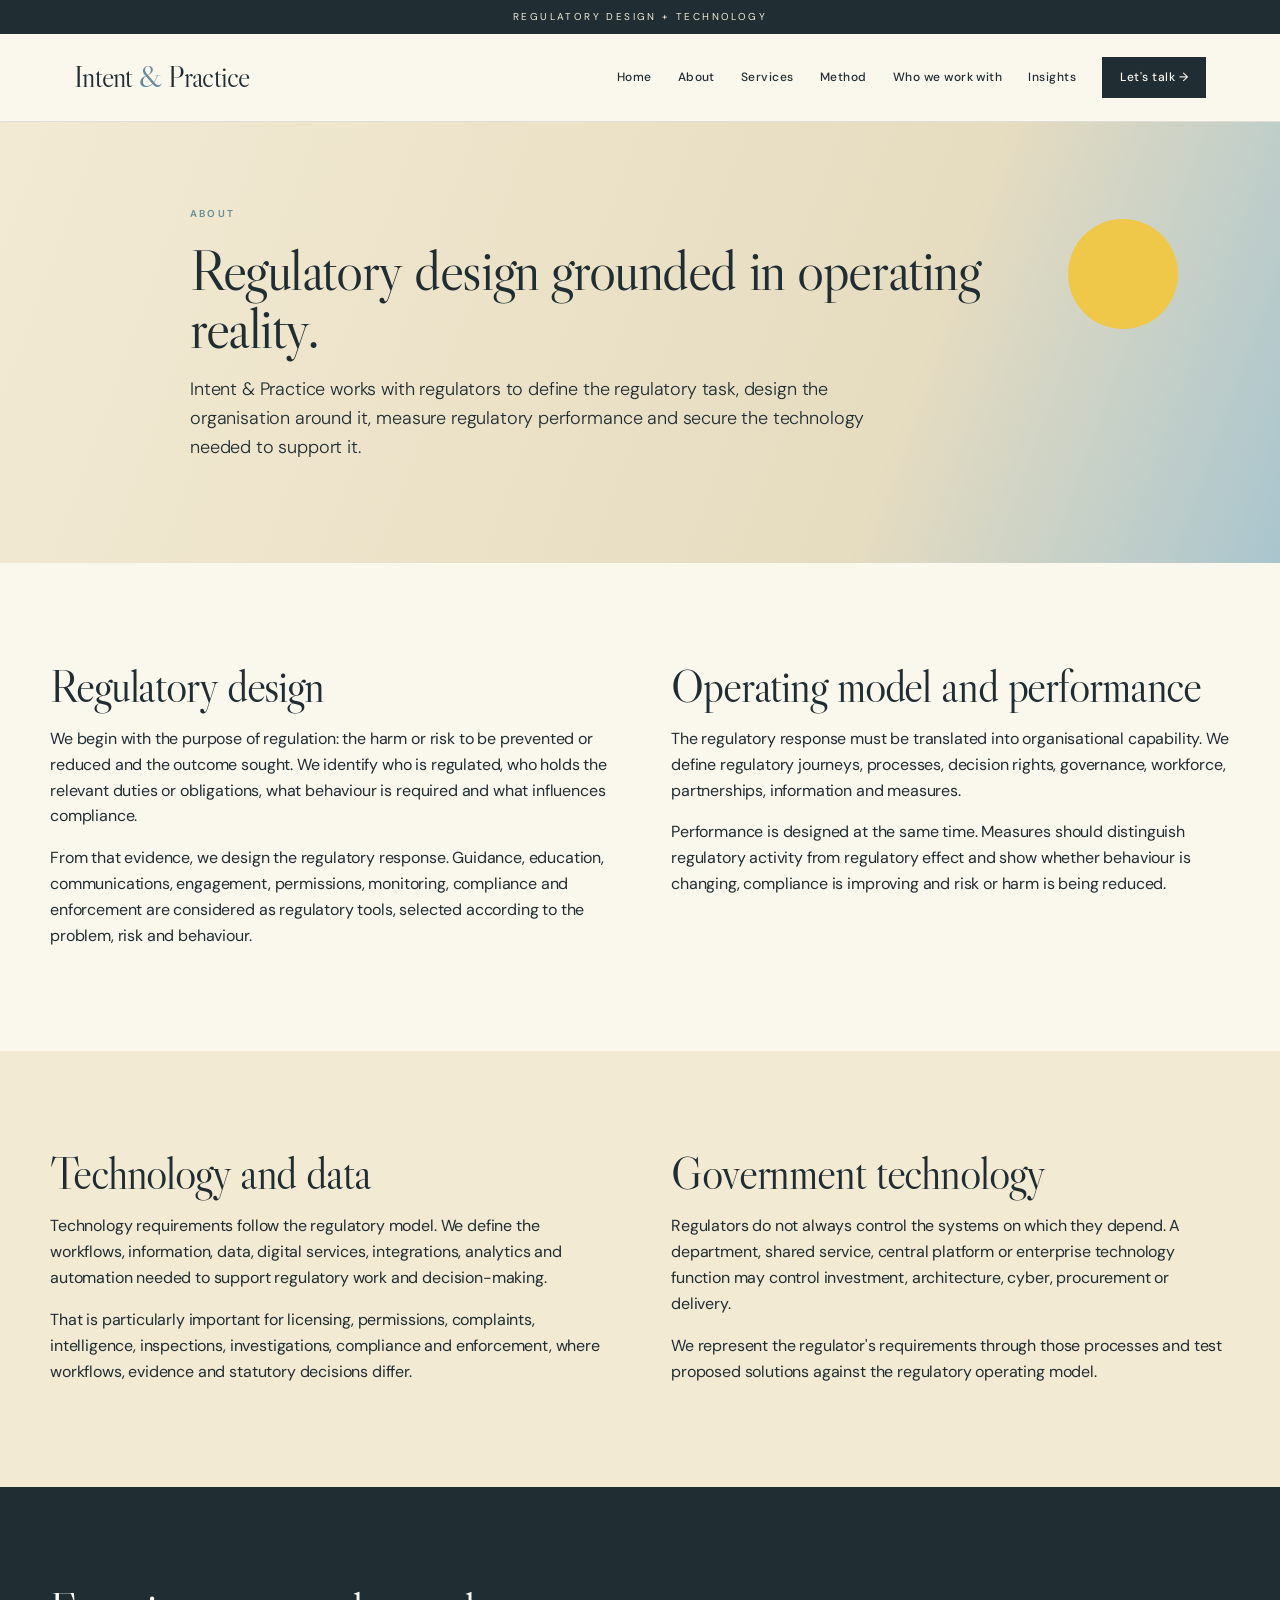
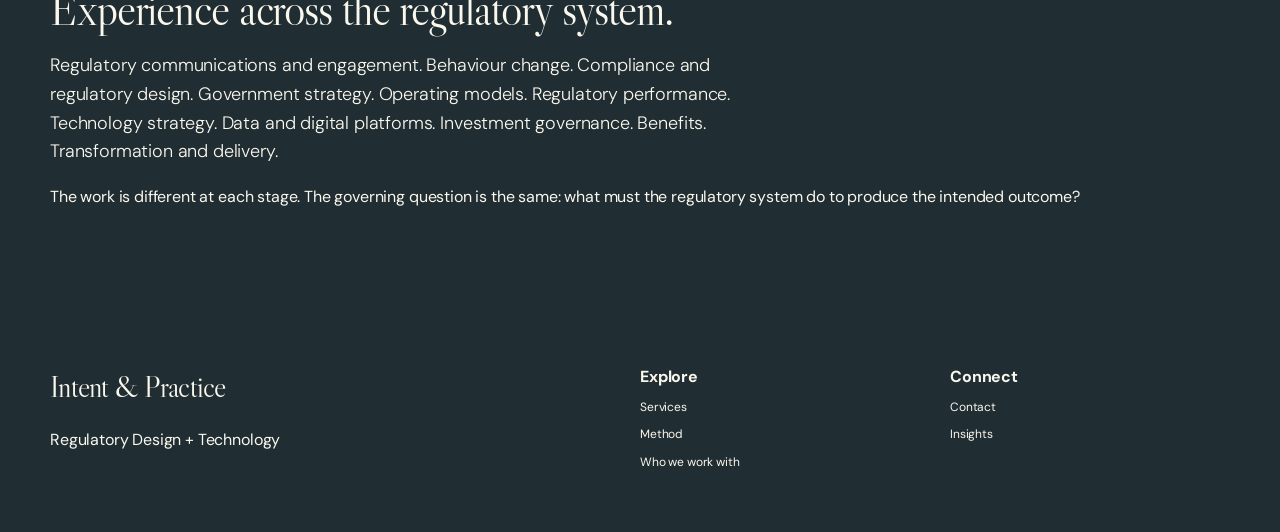
==== about.html @ 7963bf09 "Rewrite site copy for regulatory design, performance and technology" ====
<!doctype html><html lang="en"><head><meta charset="utf-8"><meta name="viewport" content="width=device-width,initial-scale=1"><title>About | Intent & Practice</title><link rel="stylesheet" href="styles.css"></head><body><div class="top">REGULATORY DESIGN + TECHNOLOGY</div><header class="nav"><div class="navin"><a class="brand" href="index.html">Intent <span>&</span> Practice</a><button class="mobile">Menu</button><nav><a href="index.html">Home</a><a href="about.html">About</a><a href="services.html">Services</a><a href="approach.html">Method</a><a href="sectors.html">Who we work with</a><a href="insights.html">Insights</a><a class="cta" href="contact.html">Let's talk →</a></nav></div></header><main><section class="pagehead"><div class="inner"><div class="eyebrow">About</div><h1>Regulatory design grounded in operating reality.</h1><p class="lead">Intent & Practice works with regulators to define the regulatory task, design the organisation around it, measure regulatory performance and secure the technology needed to support it.</p></div></section><section class="section"><div class="inner grid2"><div><h2>Regulatory design</h2><p>We begin with the purpose of regulation: the harm or risk to be prevented or reduced and the outcome sought. We identify who is regulated, who holds the relevant duties or obligations, what behaviour is required and what influences compliance.</p><p>From that evidence, we design the regulatory response. Guidance, education, communications, engagement, permissions, monitoring, compliance and enforcement are considered as regulatory tools, selected according to the problem, risk and behaviour.</p></div><div><h2>Operating model and performance</h2><p>The regulatory response must be translated into organisational capability. We define regulatory journeys, processes, decision rights, governance, workforce, partnerships, information and measures.</p><p>Performance is designed at the same time. Measures should distinguish regulatory activity from regulatory effect and show whether behaviour is changing, compliance is improving and risk or harm is being reduced.</p></div></div></section><section class="section alt"><div class="inner grid2"><div><h2>Technology and data</h2><p>Technology requirements follow the regulatory model. We define the workflows, information, data, digital services, integrations, analytics and automation needed to support regulatory work and decision-making.</p><p>That is particularly important for licensing, permissions, complaints, intelligence, inspections, investigations, compliance and enforcement, where workflows, evidence and statutory decisions differ.</p></div><div><h2>Government technology</h2><p>Regulators do not always control the systems on which they depend. A department, shared service, central platform or enterprise technology function may control investment, architecture, cyber, procurement or delivery.</p><p>We represent the regulator's requirements through those processes and test proposed solutions against the regulatory operating model.</p></div></div></section><section class="section dark"><div class="inner"><h2>Experience across the regulatory system.</h2><p class="lead">Regulatory communications and engagement. Behaviour change. Compliance and regulatory design. Government strategy. Operating models. Regulatory performance. Technology strategy. Data and digital platforms. Investment governance. Benefits. Transformation and delivery.</p><p>The work is different at each stage. The governing question is the same: what must the regulatory system do to produce the intended outcome?</p></div></section></main><footer class="footer"><div class="footerin"><div><div class="brand">Intent & Practice</div><p>Regulatory Design + Technology</p></div><div><b>Explore</b><a href="services.html">Services</a><a href="approach.html">Method</a><a href="sectors.html">Who we work with</a></div><div><b>Connect</b><a href="contact.html">Contact</a><a href="insights.html">Insights</a></div></div></footer><script src="script.js"></script></body></html>
---- styles.css ----
@import url('https://fonts.googleapis.com/css2?family=DM+Sans:wght@300;400;500;600&family=Libre+Caslon+Display&display=swap');
:root{--ink:#202d32;--blue:#a9c5ce;--blue-deep:#668a98;--sun:#efc84a;--sand:#d7c89c;--cream:#f2ead3;--paper:#faf7ed;--white:#fffdf8;--line:#cfc8b4;--muted:#697377;--max:1180px}
*{box-sizing:border-box}html{scroll-behavior:smooth}body{margin:0;color:var(--ink);background:var(--paper);font-family:'DM Sans',Arial,sans-serif;font-weight:400;line-height:1.62;letter-spacing:-.01em}a{color:inherit}.top{background:var(--ink);color:var(--cream);text-align:center;padding:9px;font-size:10px;letter-spacing:.24em;text-transform:uppercase}.nav{position:sticky;top:0;z-index:20;background:rgba(250,247,237,.96);backdrop-filter:blur(12px);border-bottom:1px solid rgba(32,45,50,.12)}.navin{max-width:var(--max);margin:auto;padding:20px 24px;display:flex;align-items:center;gap:30px}.brand{font-family:'Libre Caslon Display',Georgia,serif;font-size:29px;text-decoration:none;margin-right:auto;letter-spacing:-.025em}.brand span{color:var(--blue-deep)}nav{display:flex;align-items:center;gap:26px}nav a{text-decoration:none;font-size:12px;font-weight:500;letter-spacing:.04em}nav a:hover{color:var(--blue-deep)}.cta{background:var(--ink);color:var(--paper)!important;padding:11px 18px;border-radius:0}.hero{background:linear-gradient(145deg,var(--cream) 0%,#e8dfc4 47%,var(--blue) 47%,#bfd2d6 100%);min-height:590px;display:flex;align-items:center;position:relative;overflow:hidden}.hero:after{content:'';position:absolute;width:190px;height:190px;border-radius:50%;background:var(--sun);right:9%;top:11%;opacity:.94}.wrap{max-width:var(--max);margin:auto;padding:86px 24px}.hero .wrap{position:relative;z-index:2;width:100%;display:grid;grid-template-columns:1.3fr .7fr;gap:76px}.eyebrow{text-transform:uppercase;letter-spacing:.22em;font-size:10px;font-weight:600;color:var(--blue-deep)}h1,h2,h3{font-family:'Libre Caslon Display',Georgia,serif;font-weight:400;line-height:1.02;margin:.32em 0;letter-spacing:-.025em}h1{font-size:72px;max-width:800px}h2{font-size:45px}h3{font-size:25px}.lead{font-size:18px;font-weight:300;max-width:720px;line-height:1.6}.buttons{display:flex;gap:12px;margin-top:32px}.button{display:inline-block;text-decoration:none;border:1px solid var(--ink);padding:12px 21px;border-radius:0;font-size:12px;font-weight:600;letter-spacing:.05em}.button.primary{background:var(--ink);color:var(--paper)}.hero-note{align-self:end;border-left:1px solid var(--ink);padding-left:30px;font-family:'Libre Caslon Display',Georgia,serif;font-size:30px;font-style:italic;line-height:1.3}.section{padding:86px 24px}.section.alt{background:var(--cream)}.section.dark{background:var(--ink);color:var(--paper)}.inner{max-width:var(--max);margin:auto}.grid4{display:grid;grid-template-columns:repeat(4,1fr);gap:34px}.grid3{display:grid;grid-template-columns:repeat(3,1fr);gap:34px}.grid2{display:grid;grid-template-columns:repeat(2,1fr);gap:62px}.card{border-top:1px solid var(--blue-deep);padding-top:22px}.card a{font-size:11px;font-weight:600;letter-spacing:.1em;text-transform:uppercase;text-decoration:none;color:var(--blue-deep)}.num{font-family:'Libre Caslon Display',Georgia,serif;font-size:43px;color:var(--blue-deep)}.method{display:grid;grid-template-columns:repeat(4,1fr);gap:10px;margin-top:36px}.step{padding:24px;border:1px solid var(--line);background:var(--white)}.dark .step{background:transparent;border-color:#647176}.pagehead{background:linear-gradient(110deg,var(--cream),#e6dcc0 70%,var(--blue));padding:84px 24px;position:relative;overflow:hidden}.pagehead:after{content:'';position:absolute;width:110px;height:110px;border-radius:50%;background:var(--sun);right:8%;top:22%}.pagehead .inner{max-width:900px;margin:auto;position:relative;z-index:2}.pagehead h1{font-size:57px}.prose{max-width:850px}.price{font-family:'Libre Caslon Display',Georgia,serif;font-size:27px;color:var(--blue-deep)}.tag{display:inline-block;background:#e0e8e5;padding:5px 9px;margin:3px;font-size:11px}.footer{background:var(--ink);color:var(--paper);padding:52px 24px}.footerin{max-width:var(--max);margin:auto;display:grid;grid-template-columns:2fr 1fr 1fr;gap:30px}.footer a{color:var(--paper);text-decoration:none;display:block;margin:8px 0;font-size:12px}.small{font-size:12px;color:var(--muted)}.dark .small{color:#ccd1cf}.mobile{display:none;background:none;border:1px solid var(--ink);padding:8px 12px;font-family:inherit}
@media(max-width:850px){.navin{flex-wrap:wrap}.mobile{display:block;margin-left:auto}.navin nav{width:100%;display:none}.navin nav.open{display:flex;flex-direction:column;align-items:flex-start;gap:14px}.hero .wrap,.grid4,.grid3,.grid2,.method,.footerin{grid-template-columns:1fr}.hero{min-height:auto}.hero:after{width:110px;height:110px;right:-25px}.hero-note{display:none}h1{font-size:48px}h2{font-size:36px}.pagehead h1{font-size:44px}.pagehead:after{opacity:.5}.section,.wrap{padding-top:55px;padding-bottom:55px}}
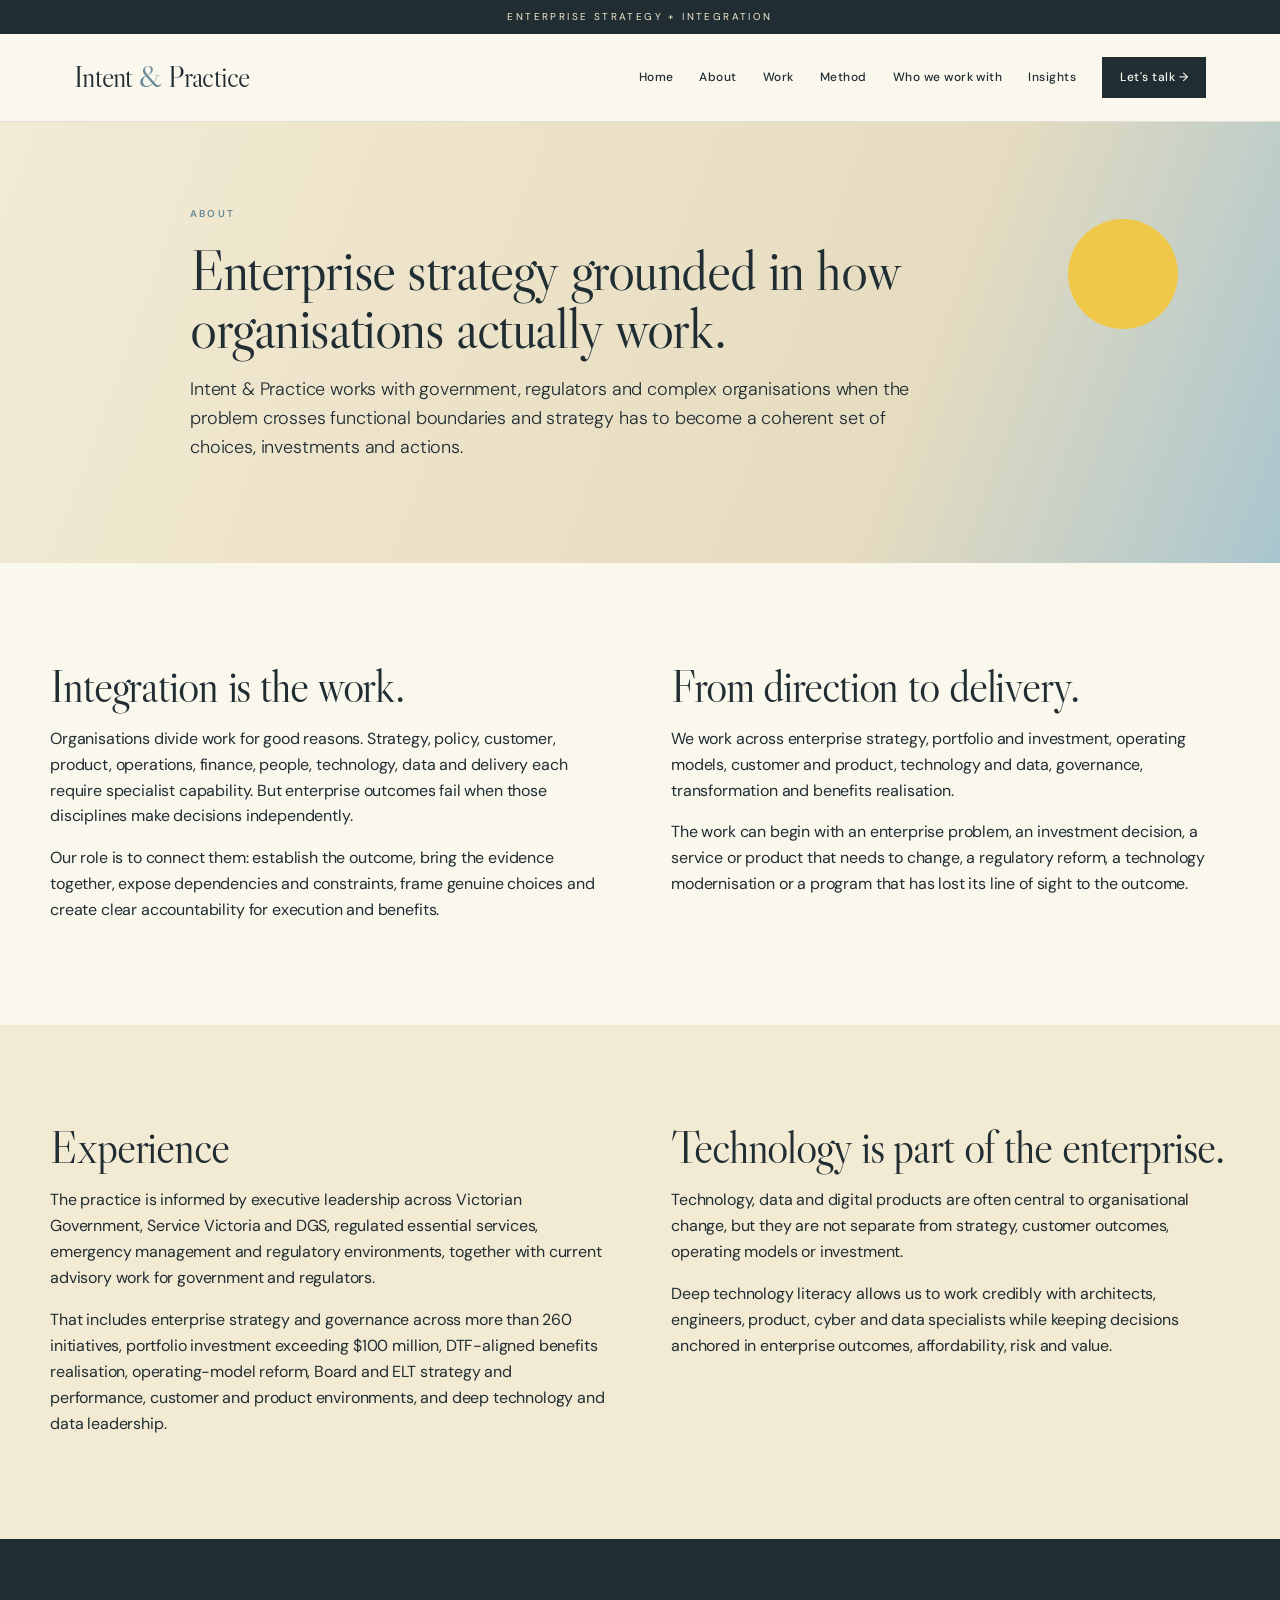
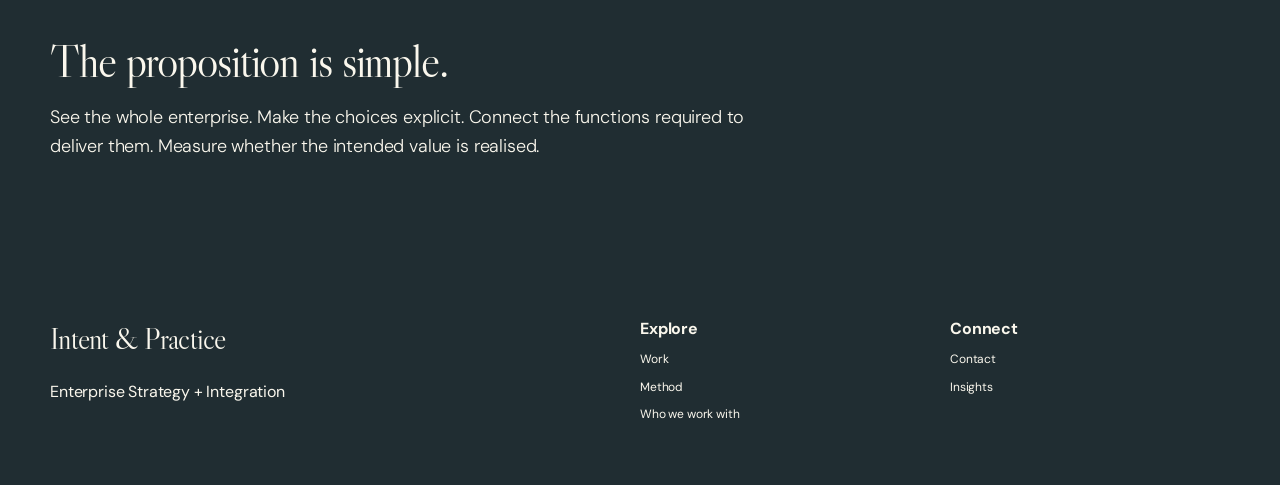
==== commit a7190c19: "Reposition site around enterprise strategy and integration" ====
--- a/about.html
+++ b/about.html
@@ -1 +1 @@
-<!doctype html><html lang="en"><head><meta charset="utf-8"><meta name="viewport" content="width=device-width,initial-scale=1"><title>About | Intent & Practice</title><link rel="stylesheet" href="styles.css"></head><body><div class="top">REGULATORY DESIGN + TECHNOLOGY</div><header class="nav"><div class="navin"><a class="brand" href="index.html">Intent <span>&</span> Practice</a><button class="mobile">Menu</button><nav><a href="index.html">Home</a><a href="about.html">About</a><a href="services.html">Services</a><a href="approach.html">Method</a><a href="sectors.html">Who we work with</a><a href="insights.html">Insights</a><a class="cta" href="contact.html">Let's talk →</a></nav></div></header><main><section class="pagehead"><div class="inner"><div class="eyebrow">About</div><h1>Regulatory design grounded in operating reality.</h1><p class="lead">Intent & Practice works with regulators to define the regulatory task, design the organisation around it, measure regulatory performance and secure the technology needed to support it.</p></div></section><section class="section"><div class="inner grid2"><div><h2>Regulatory design</h2><p>We begin with the purpose of regulation: the harm or risk to be prevented or reduced and the outcome sought. We identify who is regulated, who holds the relevant duties or obligations, what behaviour is required and what influences compliance.</p><p>From that evidence, we design the regulatory response. Guidance, education, communications, engagement, permissions, monitoring, compliance and enforcement are considered as regulatory tools, selected according to the problem, risk and behaviour.</p></div><div><h2>Operating model and performance</h2><p>The regulatory response must be translated into organisational capability. We define regulatory journeys, processes, decision rights, governance, workforce, partnerships, information and measures.</p><p>Performance is designed at the same time. Measures should distinguish regulatory activity from regulatory effect and show whether behaviour is changing, compliance is improving and risk or harm is being reduced.</p></div></div></section><section class="section alt"><div class="inner grid2"><div><h2>Technology and data</h2><p>Technology requirements follow the regulatory model. We define the workflows, information, data, digital services, integrations, analytics and automation needed to support regulatory work and decision-making.</p><p>That is particularly important for licensing, permissions, complaints, intelligence, inspections, investigations, compliance and enforcement, where workflows, evidence and statutory decisions differ.</p></div><div><h2>Government technology</h2><p>Regulators do not always control the systems on which they depend. A department, shared service, central platform or enterprise technology function may control investment, architecture, cyber, procurement or delivery.</p><p>We represent the regulator's requirements through those processes and test proposed solutions against the regulatory operating model.</p></div></div></section><section class="section dark"><div class="inner"><h2>Experience across the regulatory system.</h2><p class="lead">Regulatory communications and engagement. Behaviour change. Compliance and regulatory design. Government strategy. Operating models. Regulatory performance. Technology strategy. Data and digital platforms. Investment governance. Benefits. Transformation and delivery.</p><p>The work is different at each stage. The governing question is the same: what must the regulatory system do to produce the intended outcome?</p></div></section></main><footer class="footer"><div class="footerin"><div><div class="brand">Intent & Practice</div><p>Regulatory Design + Technology</p></div><div><b>Explore</b><a href="services.html">Services</a><a href="approach.html">Method</a><a href="sectors.html">Who we work with</a></div><div><b>Connect</b><a href="contact.html">Contact</a><a href="insights.html">Insights</a></div></div></footer><script src="script.js"></script></body></html>+<!doctype html><html lang="en"><head><meta charset="utf-8"><meta name="viewport" content="width=device-width,initial-scale=1"><title>About | Intent & Practice</title><meta name="description" content="Enterprise strategy and integration grounded in operating reality."><link rel="stylesheet" href="styles.css"></head><body><div class="top">ENTERPRISE STRATEGY + INTEGRATION</div><header class="nav"><div class="navin"><a class="brand" href="index.html">Intent <span>&</span> Practice</a><button class="mobile">Menu</button><nav><a href="index.html">Home</a><a href="about.html">About</a><a href="services.html">Work</a><a href="approach.html">Method</a><a href="sectors.html">Who we work with</a><a href="insights.html">Insights</a><a class="cta" href="contact.html">Let's talk →</a></nav></div></header><main><section class="pagehead"><div class="inner"><div class="eyebrow">About</div><h1>Enterprise strategy grounded in how organisations actually work.</h1><p class="lead">Intent & Practice works with government, regulators and complex organisations when the problem crosses functional boundaries and strategy has to become a coherent set of choices, investments and actions.</p></div></section><section class="section"><div class="inner grid2"><div><h2>Integration is the work.</h2><p>Organisations divide work for good reasons. Strategy, policy, customer, product, operations, finance, people, technology, data and delivery each require specialist capability. But enterprise outcomes fail when those disciplines make decisions independently.</p><p>Our role is to connect them: establish the outcome, bring the evidence together, expose dependencies and constraints, frame genuine choices and create clear accountability for execution and benefits.</p></div><div><h2>From direction to delivery.</h2><p>We work across enterprise strategy, portfolio and investment, operating models, customer and product, technology and data, governance, transformation and benefits realisation.</p><p>The work can begin with an enterprise problem, an investment decision, a service or product that needs to change, a regulatory reform, a technology modernisation or a program that has lost its line of sight to the outcome.</p></div></div></section><section class="section alt"><div class="inner grid2"><div><h2>Experience</h2><p>The practice is informed by executive leadership across Victorian Government, Service Victoria and DGS, regulated essential services, emergency management and regulatory environments, together with current advisory work for government and regulators.</p><p>That includes enterprise strategy and governance across more than 260 initiatives, portfolio investment exceeding $100 million, DTF-aligned benefits realisation, operating-model reform, Board and ELT strategy and performance, customer and product environments, and deep technology and data leadership.</p></div><div><h2>Technology is part of the enterprise.</h2><p>Technology, data and digital products are often central to organisational change, but they are not separate from strategy, customer outcomes, operating models or investment.</p><p>Deep technology literacy allows us to work credibly with architects, engineers, product, cyber and data specialists while keeping decisions anchored in enterprise outcomes, affordability, risk and value.</p></div></div></section><section class="section dark"><div class="inner"><h2>The proposition is simple.</h2><p class="lead">See the whole enterprise. Make the choices explicit. Connect the functions required to deliver them. Measure whether the intended value is realised.</p></div></section></main><footer class="footer"><div class="footerin"><div><div class="brand">Intent & Practice</div><p>Enterprise Strategy + Integration</p></div><div><b>Explore</b><a href="services.html">Work</a><a href="approach.html">Method</a><a href="sectors.html">Who we work with</a></div><div><b>Connect</b><a href="contact.html">Contact</a><a href="insights.html">Insights</a></div></div></footer><script src="script.js"></script></body></html>
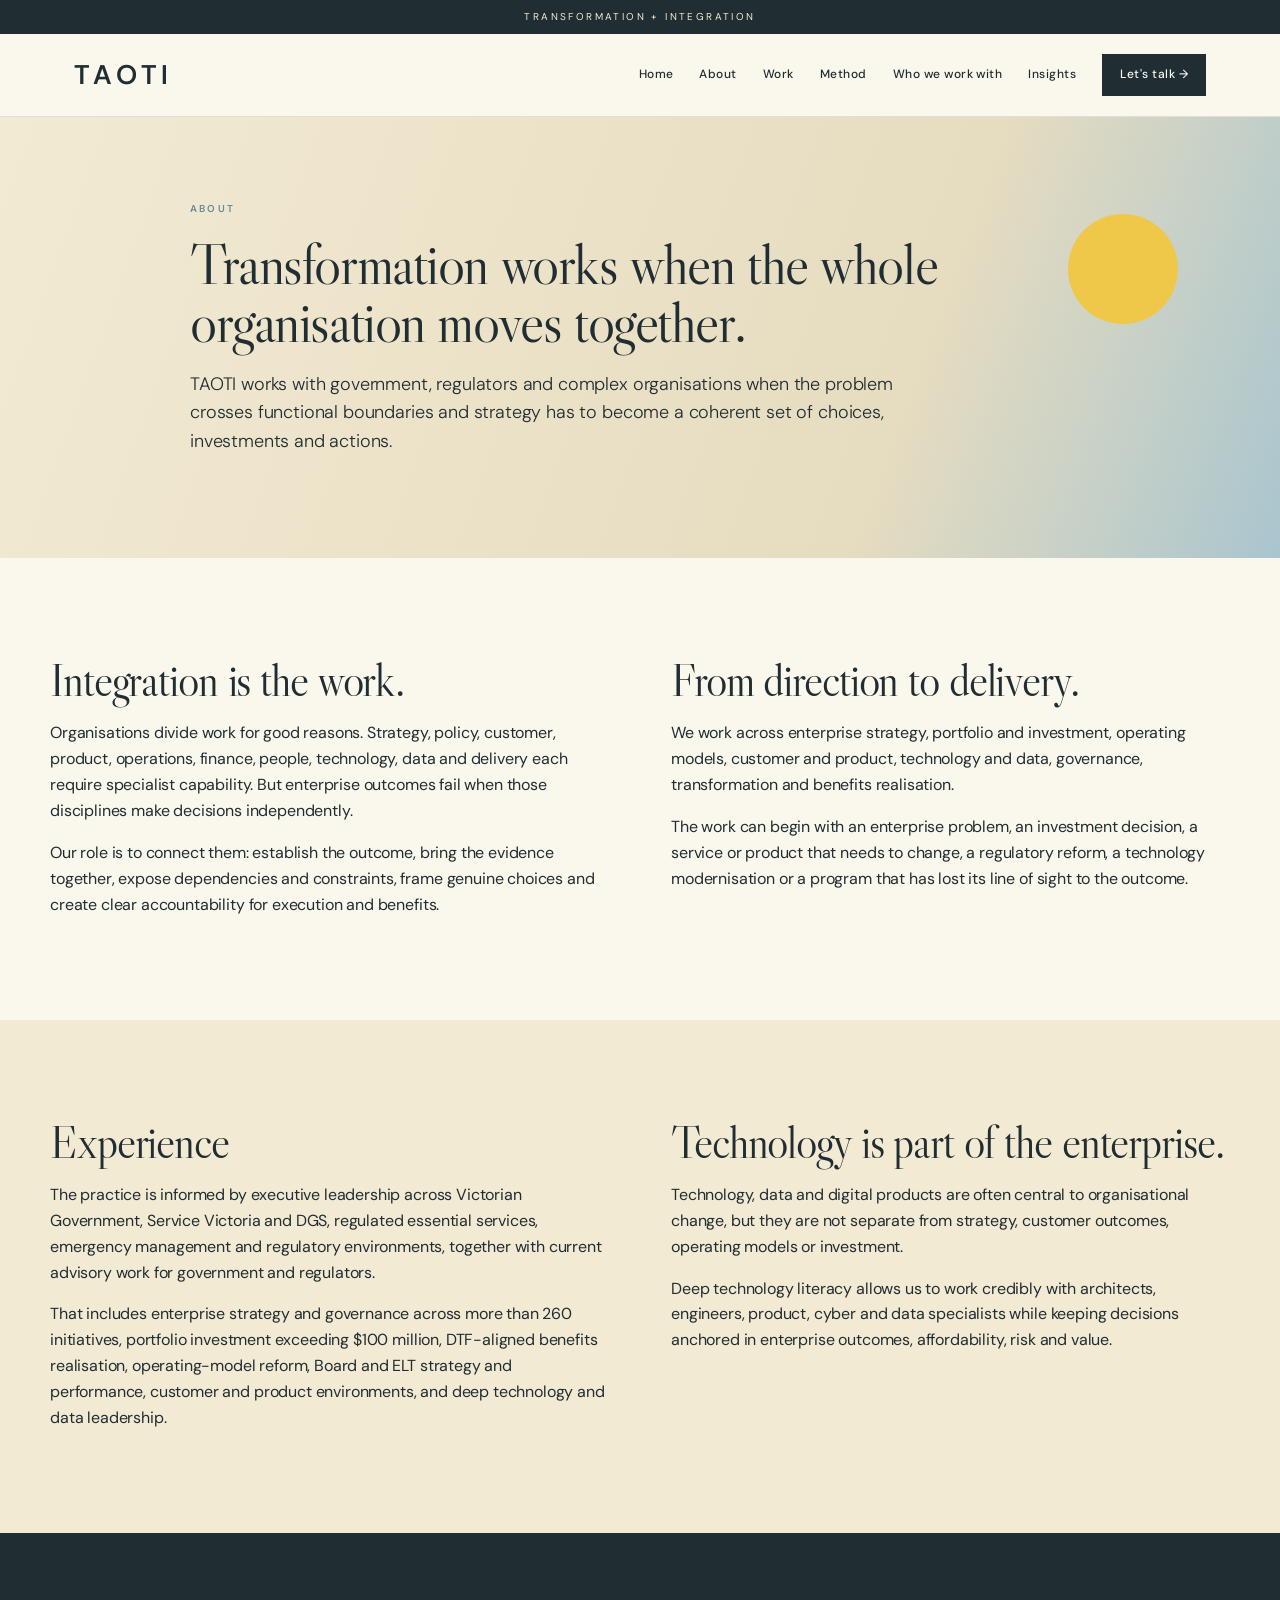
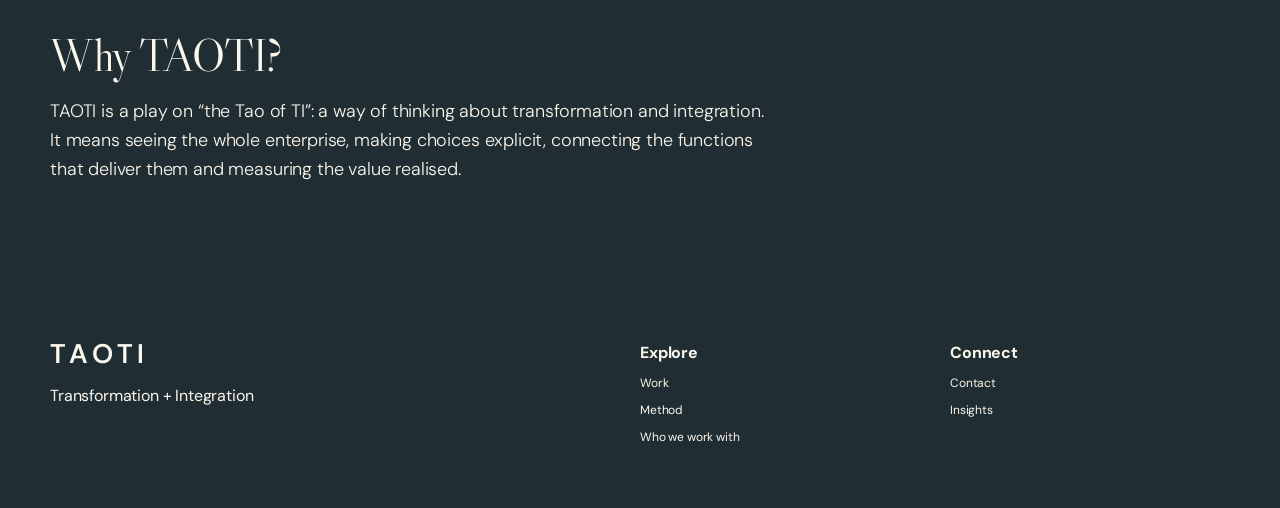
==== commit 24c0cdc9: "Rebrand advisory site as TAOTI" ====
--- a/about.html
+++ b/about.html
@@ -1 +1 @@
-<!doctype html><html lang="en"><head><meta charset="utf-8"><meta name="viewport" content="width=device-width,initial-scale=1"><title>About | Intent & Practice</title><meta name="description" content="Enterprise strategy and integration grounded in operating reality."><link rel="stylesheet" href="styles.css"></head><body><div class="top">ENTERPRISE STRATEGY + INTEGRATION</div><header class="nav"><div class="navin"><a class="brand" href="index.html">Intent <span>&</span> Practice</a><button class="mobile">Menu</button><nav><a href="index.html">Home</a><a href="about.html">About</a><a href="services.html">Work</a><a href="approach.html">Method</a><a href="sectors.html">Who we work with</a><a href="insights.html">Insights</a><a class="cta" href="contact.html">Let's talk →</a></nav></div></header><main><section class="pagehead"><div class="inner"><div class="eyebrow">About</div><h1>Enterprise strategy grounded in how organisations actually work.</h1><p class="lead">Intent & Practice works with government, regulators and complex organisations when the problem crosses functional boundaries and strategy has to become a coherent set of choices, investments and actions.</p></div></section><section class="section"><div class="inner grid2"><div><h2>Integration is the work.</h2><p>Organisations divide work for good reasons. Strategy, policy, customer, product, operations, finance, people, technology, data and delivery each require specialist capability. But enterprise outcomes fail when those disciplines make decisions independently.</p><p>Our role is to connect them: establish the outcome, bring the evidence together, expose dependencies and constraints, frame genuine choices and create clear accountability for execution and benefits.</p></div><div><h2>From direction to delivery.</h2><p>We work across enterprise strategy, portfolio and investment, operating models, customer and product, technology and data, governance, transformation and benefits realisation.</p><p>The work can begin with an enterprise problem, an investment decision, a service or product that needs to change, a regulatory reform, a technology modernisation or a program that has lost its line of sight to the outcome.</p></div></div></section><section class="section alt"><div class="inner grid2"><div><h2>Experience</h2><p>The practice is informed by executive leadership across Victorian Government, Service Victoria and DGS, regulated essential services, emergency management and regulatory environments, together with current advisory work for government and regulators.</p><p>That includes enterprise strategy and governance across more than 260 initiatives, portfolio investment exceeding $100 million, DTF-aligned benefits realisation, operating-model reform, Board and ELT strategy and performance, customer and product environments, and deep technology and data leadership.</p></div><div><h2>Technology is part of the enterprise.</h2><p>Technology, data and digital products are often central to organisational change, but they are not separate from strategy, customer outcomes, operating models or investment.</p><p>Deep technology literacy allows us to work credibly with architects, engineers, product, cyber and data specialists while keeping decisions anchored in enterprise outcomes, affordability, risk and value.</p></div></div></section><section class="section dark"><div class="inner"><h2>The proposition is simple.</h2><p class="lead">See the whole enterprise. Make the choices explicit. Connect the functions required to deliver them. Measure whether the intended value is realised.</p></div></section></main><footer class="footer"><div class="footerin"><div><div class="brand">Intent & Practice</div><p>Enterprise Strategy + Integration</p></div><div><b>Explore</b><a href="services.html">Work</a><a href="approach.html">Method</a><a href="sectors.html">Who we work with</a></div><div><b>Connect</b><a href="contact.html">Contact</a><a href="insights.html">Insights</a></div></div></footer><script src="script.js"></script></body></html>+<!doctype html><html lang="en"><head><meta charset="utf-8"><meta name="viewport" content="width=device-width,initial-scale=1"><title>About | TAOTI</title><meta name="description" content="Enterprise strategy and integration grounded in operating reality."><link rel="icon" type="image/svg+xml" href="favicon.svg"><link rel="stylesheet" href="styles.css"></head><body><div class="top">TRANSFORMATION + INTEGRATION</div><header class="nav"><div class="navin"><a class="brand" href="index.html">TAOTI</a><button class="mobile" aria-label="Toggle navigation" aria-expanded="false" aria-controls="site-nav">Menu</button><nav id="site-nav"><a href="index.html">Home</a><a href="about.html">About</a><a href="services.html">Work</a><a href="approach.html">Method</a><a href="sectors.html">Who we work with</a><a href="insights.html">Insights</a><a class="cta" href="contact.html">Let's talk →</a></nav></div></header><main><section class="pagehead"><div class="inner"><div class="eyebrow">About</div><h1>Transformation works when the whole organisation moves together.</h1><p class="lead">TAOTI works with government, regulators and complex organisations when the problem crosses functional boundaries and strategy has to become a coherent set of choices, investments and actions.</p></div></section><section class="section"><div class="inner grid2"><div><h2>Integration is the work.</h2><p>Organisations divide work for good reasons. Strategy, policy, customer, product, operations, finance, people, technology, data and delivery each require specialist capability. But enterprise outcomes fail when those disciplines make decisions independently.</p><p>Our role is to connect them: establish the outcome, bring the evidence together, expose dependencies and constraints, frame genuine choices and create clear accountability for execution and benefits.</p></div><div><h2>From direction to delivery.</h2><p>We work across enterprise strategy, portfolio and investment, operating models, customer and product, technology and data, governance, transformation and benefits realisation.</p><p>The work can begin with an enterprise problem, an investment decision, a service or product that needs to change, a regulatory reform, a technology modernisation or a program that has lost its line of sight to the outcome.</p></div></div></section><section class="section alt"><div class="inner grid2"><div><h2>Experience</h2><p>The practice is informed by executive leadership across Victorian Government, Service Victoria and DGS, regulated essential services, emergency management and regulatory environments, together with current advisory work for government and regulators.</p><p>That includes enterprise strategy and governance across more than 260 initiatives, portfolio investment exceeding $100 million, DTF-aligned benefits realisation, operating-model reform, Board and ELT strategy and performance, customer and product environments, and deep technology and data leadership.</p></div><div><h2>Technology is part of the enterprise.</h2><p>Technology, data and digital products are often central to organisational change, but they are not separate from strategy, customer outcomes, operating models or investment.</p><p>Deep technology literacy allows us to work credibly with architects, engineers, product, cyber and data specialists while keeping decisions anchored in enterprise outcomes, affordability, risk and value.</p></div></div></section><section class="section dark"><div class="inner"><h2>Why TAOTI?</h2><p class="lead">TAOTI is a play on “the Tao of TI”: a way of thinking about transformation and integration. It means seeing the whole enterprise, making choices explicit, connecting the functions that deliver them and measuring the value realised.</p></div></section></main><footer class="footer"><div class="footerin"><div><div class="brand">TAOTI</div><p>Transformation + Integration</p></div><div><b>Explore</b><a href="services.html">Work</a><a href="approach.html">Method</a><a href="sectors.html">Who we work with</a></div><div><b>Connect</b><a href="contact.html">Contact</a><a href="insights.html">Insights</a></div></div></footer><script src="script.js"></script></body></html>
--- a/styles.css
+++ b/styles.css
@@ -1,4 +1,4 @@
 @import url('https://fonts.googleapis.com/css2?family=DM+Sans:wght@300;400;500;600&family=Libre+Caslon+Display&display=swap');
 :root{--ink:#202d32;--blue:#a9c5ce;--blue-deep:#668a98;--sun:#efc84a;--sand:#d7c89c;--cream:#f2ead3;--paper:#faf7ed;--white:#fffdf8;--line:#cfc8b4;--muted:#697377;--max:1180px}
-*{box-sizing:border-box}html{scroll-behavior:smooth}body{margin:0;color:var(--ink);background:var(--paper);font-family:'DM Sans',Arial,sans-serif;font-weight:400;line-height:1.62;letter-spacing:-.01em}a{color:inherit}.top{background:var(--ink);color:var(--cream);text-align:center;padding:9px;font-size:10px;letter-spacing:.24em;text-transform:uppercase}.nav{position:sticky;top:0;z-index:20;background:rgba(250,247,237,.96);backdrop-filter:blur(12px);border-bottom:1px solid rgba(32,45,50,.12)}.navin{max-width:var(--max);margin:auto;padding:20px 24px;display:flex;align-items:center;gap:30px}.brand{font-family:'Libre Caslon Display',Georgia,serif;font-size:29px;text-decoration:none;margin-right:auto;letter-spacing:-.025em}.brand span{color:var(--blue-deep)}nav{display:flex;align-items:center;gap:26px}nav a{text-decoration:none;font-size:12px;font-weight:500;letter-spacing:.04em}nav a:hover{color:var(--blue-deep)}.cta{background:var(--ink);color:var(--paper)!important;padding:11px 18px;border-radius:0}.hero{background:linear-gradient(145deg,var(--cream) 0%,#e8dfc4 47%,var(--blue) 47%,#bfd2d6 100%);min-height:590px;display:flex;align-items:center;position:relative;overflow:hidden}.hero:after{content:'';position:absolute;width:190px;height:190px;border-radius:50%;background:var(--sun);right:9%;top:11%;opacity:.94}.wrap{max-width:var(--max);margin:auto;padding:86px 24px}.hero .wrap{position:relative;z-index:2;width:100%;display:grid;grid-template-columns:1.3fr .7fr;gap:76px}.eyebrow{text-transform:uppercase;letter-spacing:.22em;font-size:10px;font-weight:600;color:var(--blue-deep)}h1,h2,h3{font-family:'Libre Caslon Display',Georgia,serif;font-weight:400;line-height:1.02;margin:.32em 0;letter-spacing:-.025em}h1{font-size:72px;max-width:800px}h2{font-size:45px}h3{font-size:25px}.lead{font-size:18px;font-weight:300;max-width:720px;line-height:1.6}.buttons{display:flex;gap:12px;margin-top:32px}.button{display:inline-block;text-decoration:none;border:1px solid var(--ink);padding:12px 21px;border-radius:0;font-size:12px;font-weight:600;letter-spacing:.05em}.button.primary{background:var(--ink);color:var(--paper)}.hero-note{align-self:end;border-left:1px solid var(--ink);padding-left:30px;font-family:'Libre Caslon Display',Georgia,serif;font-size:30px;font-style:italic;line-height:1.3}.section{padding:86px 24px}.section.alt{background:var(--cream)}.section.dark{background:var(--ink);color:var(--paper)}.inner{max-width:var(--max);margin:auto}.grid4{display:grid;grid-template-columns:repeat(4,1fr);gap:34px}.grid3{display:grid;grid-template-columns:repeat(3,1fr);gap:34px}.grid2{display:grid;grid-template-columns:repeat(2,1fr);gap:62px}.card{border-top:1px solid var(--blue-deep);padding-top:22px}.card a{font-size:11px;font-weight:600;letter-spacing:.1em;text-transform:uppercase;text-decoration:none;color:var(--blue-deep)}.num{font-family:'Libre Caslon Display',Georgia,serif;font-size:43px;color:var(--blue-deep)}.method{display:grid;grid-template-columns:repeat(4,1fr);gap:10px;margin-top:36px}.step{padding:24px;border:1px solid var(--line);background:var(--white)}.dark .step{background:transparent;border-color:#647176}.pagehead{background:linear-gradient(110deg,var(--cream),#e6dcc0 70%,var(--blue));padding:84px 24px;position:relative;overflow:hidden}.pagehead:after{content:'';position:absolute;width:110px;height:110px;border-radius:50%;background:var(--sun);right:8%;top:22%}.pagehead .inner{max-width:900px;margin:auto;position:relative;z-index:2}.pagehead h1{font-size:57px}.prose{max-width:850px}.price{font-family:'Libre Caslon Display',Georgia,serif;font-size:27px;color:var(--blue-deep)}.tag{display:inline-block;background:#e0e8e5;padding:5px 9px;margin:3px;font-size:11px}.footer{background:var(--ink);color:var(--paper);padding:52px 24px}.footerin{max-width:var(--max);margin:auto;display:grid;grid-template-columns:2fr 1fr 1fr;gap:30px}.footer a{color:var(--paper);text-decoration:none;display:block;margin:8px 0;font-size:12px}.small{font-size:12px;color:var(--muted)}.dark .small{color:#ccd1cf}.mobile{display:none;background:none;border:1px solid var(--ink);padding:8px 12px;font-family:inherit}
+*{box-sizing:border-box}html{scroll-behavior:smooth}body{margin:0;color:var(--ink);background:var(--paper);font-family:'DM Sans',Arial,sans-serif;font-weight:400;line-height:1.62;letter-spacing:-.01em}a{color:inherit}.top{background:var(--ink);color:var(--cream);text-align:center;padding:9px;font-size:10px;letter-spacing:.24em;text-transform:uppercase}.nav{position:sticky;top:0;z-index:20;background:rgba(250,247,237,.96);backdrop-filter:blur(12px);border-bottom:1px solid rgba(32,45,50,.12)}.navin{max-width:var(--max);margin:auto;padding:20px 24px;display:flex;align-items:center;gap:30px}.brand{font-family:'DM Sans',Arial,sans-serif;font-size:27px;font-weight:600;text-decoration:none;margin-right:auto;letter-spacing:.18em;line-height:1}.brand span{color:var(--blue-deep)}nav{display:flex;align-items:center;gap:26px}nav a{text-decoration:none;font-size:12px;font-weight:500;letter-spacing:.04em}nav a:hover{color:var(--blue-deep)}.cta{background:var(--ink);color:var(--paper)!important;padding:11px 18px;border-radius:0}.hero{background:linear-gradient(145deg,var(--cream) 0%,#e8dfc4 47%,var(--blue) 47%,#bfd2d6 100%);min-height:590px;display:flex;align-items:center;position:relative;overflow:hidden}.hero:after{content:'';position:absolute;width:190px;height:190px;border-radius:50%;background:var(--sun);right:9%;top:11%;opacity:.94}.wrap{max-width:var(--max);margin:auto;padding:86px 24px}.hero .wrap{position:relative;z-index:2;width:100%;display:grid;grid-template-columns:1.3fr .7fr;gap:76px}.eyebrow{text-transform:uppercase;letter-spacing:.22em;font-size:10px;font-weight:600;color:var(--blue-deep)}h1,h2,h3{font-family:'Libre Caslon Display',Georgia,serif;font-weight:400;line-height:1.02;margin:.32em 0;letter-spacing:-.025em}h1{font-size:72px;max-width:800px}h2{font-size:45px}h3{font-size:25px}.lead{font-size:18px;font-weight:300;max-width:720px;line-height:1.6}.buttons{display:flex;gap:12px;margin-top:32px}.button{display:inline-block;text-decoration:none;border:1px solid var(--ink);padding:12px 21px;border-radius:0;font-size:12px;font-weight:600;letter-spacing:.05em}.button.primary{background:var(--ink);color:var(--paper)}.hero-note{align-self:end;border-left:1px solid var(--ink);padding-left:30px;font-family:'Libre Caslon Display',Georgia,serif;font-size:30px;font-style:italic;line-height:1.3}.section{padding:86px 24px}.section.alt{background:var(--cream)}.section.dark{background:var(--ink);color:var(--paper)}.inner{max-width:var(--max);margin:auto}.grid4{display:grid;grid-template-columns:repeat(4,1fr);gap:34px}.grid3{display:grid;grid-template-columns:repeat(3,1fr);gap:34px}.grid2{display:grid;grid-template-columns:repeat(2,1fr);gap:62px}.card{border-top:1px solid var(--blue-deep);padding-top:22px}.card a{font-size:11px;font-weight:600;letter-spacing:.1em;text-transform:uppercase;text-decoration:none;color:var(--blue-deep)}.num{font-family:'Libre Caslon Display',Georgia,serif;font-size:43px;color:var(--blue-deep)}.method{display:grid;grid-template-columns:repeat(4,1fr);gap:10px;margin-top:36px}.step{padding:24px;border:1px solid var(--line);background:var(--white)}.dark .step{background:transparent;border-color:#647176}.pagehead{background:linear-gradient(110deg,var(--cream),#e6dcc0 70%,var(--blue));padding:84px 24px;position:relative;overflow:hidden}.pagehead:after{content:'';position:absolute;width:110px;height:110px;border-radius:50%;background:var(--sun);right:8%;top:22%}.pagehead .inner{max-width:900px;margin:auto;position:relative;z-index:2}.pagehead h1{font-size:57px}.prose{max-width:850px}.price{font-family:'Libre Caslon Display',Georgia,serif;font-size:27px;color:var(--blue-deep)}.tag{display:inline-block;background:#e0e8e5;padding:5px 9px;margin:3px;font-size:11px}.footer{background:var(--ink);color:var(--paper);padding:52px 24px}.footerin{max-width:var(--max);margin:auto;display:grid;grid-template-columns:2fr 1fr 1fr;gap:30px}.footer a{color:var(--paper);text-decoration:none;display:block;margin:8px 0;font-size:12px}.small{font-size:12px;color:var(--muted)}.dark .small{color:#ccd1cf}.mobile{display:none;background:none;border:1px solid var(--ink);padding:8px 12px;font-family:inherit}
 @media(max-width:850px){.navin{flex-wrap:wrap}.mobile{display:block;margin-left:auto}.navin nav{width:100%;display:none}.navin nav.open{display:flex;flex-direction:column;align-items:flex-start;gap:14px}.hero .wrap,.grid4,.grid3,.grid2,.method,.footerin{grid-template-columns:1fr}.hero{min-height:auto}.hero:after{width:110px;height:110px;right:-25px}.hero-note{display:none}h1{font-size:48px}h2{font-size:36px}.pagehead h1{font-size:44px}.pagehead:after{opacity:.5}.section,.wrap{padding-top:55px;padding-bottom:55px}}
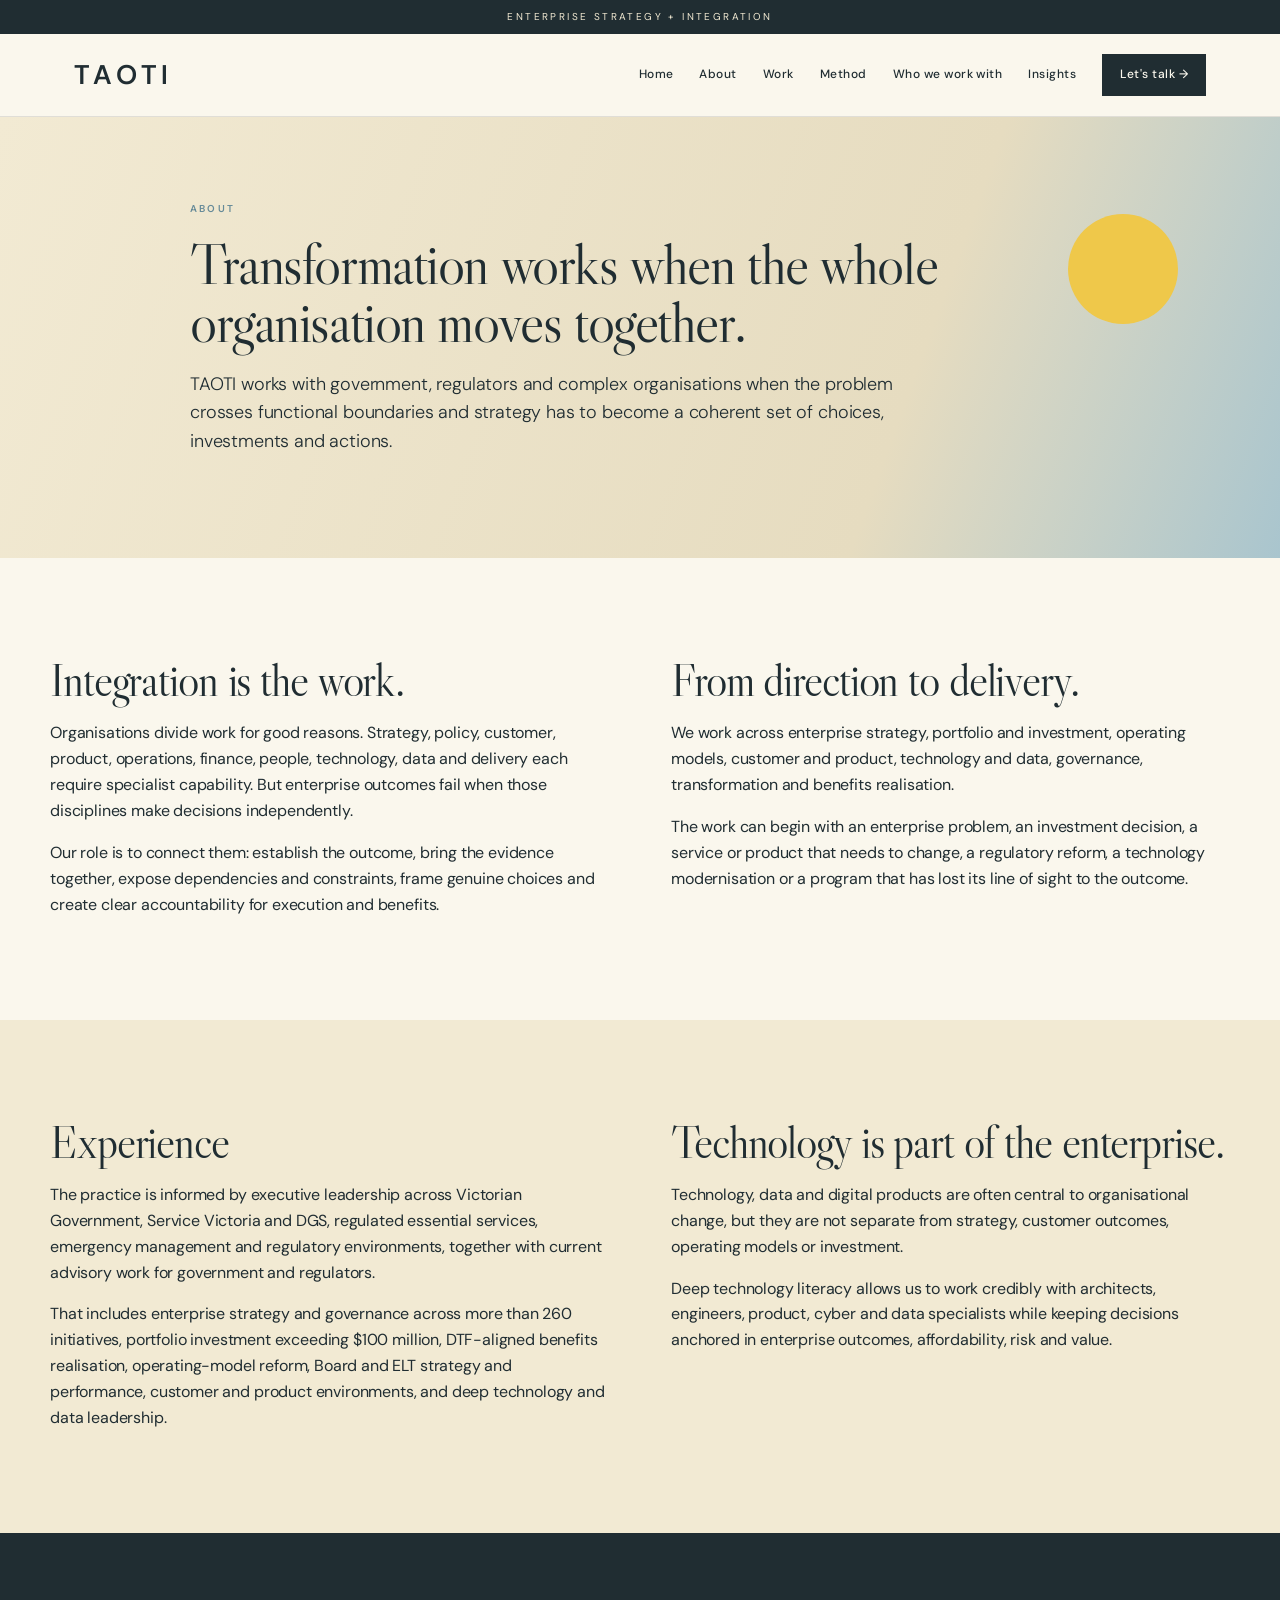
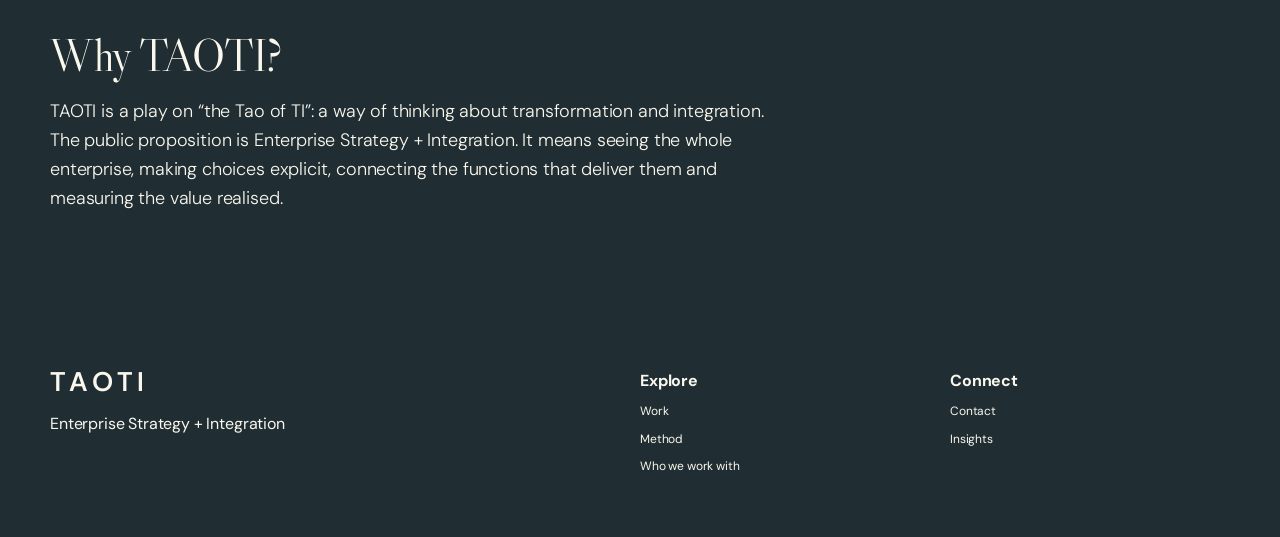
==== commit cafeaa2d: "Position TAOTI as Enterprise Strategy + Integration" ====
--- a/about.html
+++ b/about.html
@@ -1 +1 @@
-<!doctype html><html lang="en"><head><meta charset="utf-8"><meta name="viewport" content="width=device-width,initial-scale=1"><title>About | TAOTI</title><meta name="description" content="Enterprise strategy and integration grounded in operating reality."><link rel="icon" type="image/svg+xml" href="favicon.svg"><link rel="stylesheet" href="styles.css"></head><body><div class="top">TRANSFORMATION + INTEGRATION</div><header class="nav"><div class="navin"><a class="brand" href="index.html">TAOTI</a><button class="mobile" aria-label="Toggle navigation" aria-expanded="false" aria-controls="site-nav">Menu</button><nav id="site-nav"><a href="index.html">Home</a><a href="about.html">About</a><a href="services.html">Work</a><a href="approach.html">Method</a><a href="sectors.html">Who we work with</a><a href="insights.html">Insights</a><a class="cta" href="contact.html">Let's talk →</a></nav></div></header><main><section class="pagehead"><div class="inner"><div class="eyebrow">About</div><h1>Transformation works when the whole organisation moves together.</h1><p class="lead">TAOTI works with government, regulators and complex organisations when the problem crosses functional boundaries and strategy has to become a coherent set of choices, investments and actions.</p></div></section><section class="section"><div class="inner grid2"><div><h2>Integration is the work.</h2><p>Organisations divide work for good reasons. Strategy, policy, customer, product, operations, finance, people, technology, data and delivery each require specialist capability. But enterprise outcomes fail when those disciplines make decisions independently.</p><p>Our role is to connect them: establish the outcome, bring the evidence together, expose dependencies and constraints, frame genuine choices and create clear accountability for execution and benefits.</p></div><div><h2>From direction to delivery.</h2><p>We work across enterprise strategy, portfolio and investment, operating models, customer and product, technology and data, governance, transformation and benefits realisation.</p><p>The work can begin with an enterprise problem, an investment decision, a service or product that needs to change, a regulatory reform, a technology modernisation or a program that has lost its line of sight to the outcome.</p></div></div></section><section class="section alt"><div class="inner grid2"><div><h2>Experience</h2><p>The practice is informed by executive leadership across Victorian Government, Service Victoria and DGS, regulated essential services, emergency management and regulatory environments, together with current advisory work for government and regulators.</p><p>That includes enterprise strategy and governance across more than 260 initiatives, portfolio investment exceeding $100 million, DTF-aligned benefits realisation, operating-model reform, Board and ELT strategy and performance, customer and product environments, and deep technology and data leadership.</p></div><div><h2>Technology is part of the enterprise.</h2><p>Technology, data and digital products are often central to organisational change, but they are not separate from strategy, customer outcomes, operating models or investment.</p><p>Deep technology literacy allows us to work credibly with architects, engineers, product, cyber and data specialists while keeping decisions anchored in enterprise outcomes, affordability, risk and value.</p></div></div></section><section class="section dark"><div class="inner"><h2>Why TAOTI?</h2><p class="lead">TAOTI is a play on “the Tao of TI”: a way of thinking about transformation and integration. It means seeing the whole enterprise, making choices explicit, connecting the functions that deliver them and measuring the value realised.</p></div></section></main><footer class="footer"><div class="footerin"><div><div class="brand">TAOTI</div><p>Transformation + Integration</p></div><div><b>Explore</b><a href="services.html">Work</a><a href="approach.html">Method</a><a href="sectors.html">Who we work with</a></div><div><b>Connect</b><a href="contact.html">Contact</a><a href="insights.html">Insights</a></div></div></footer><script src="script.js"></script></body></html>+<!doctype html><html lang="en"><head><meta charset="utf-8"><meta name="viewport" content="width=device-width,initial-scale=1"><title>About | TAOTI</title><meta name="description" content="Enterprise strategy and integration grounded in operating reality."><link rel="icon" type="image/svg+xml" href="favicon.svg"><link rel="stylesheet" href="styles.css"></head><body><div class="top">ENTERPRISE STRATEGY + INTEGRATION</div><header class="nav"><div class="navin"><a class="brand" href="index.html">TAOTI</a><button class="mobile" aria-label="Toggle navigation" aria-expanded="false" aria-controls="site-nav">Menu</button><nav id="site-nav"><a href="index.html">Home</a><a href="about.html">About</a><a href="services.html">Work</a><a href="approach.html">Method</a><a href="sectors.html">Who we work with</a><a href="insights.html">Insights</a><a class="cta" href="contact.html">Let's talk →</a></nav></div></header><main><section class="pagehead"><div class="inner"><div class="eyebrow">About</div><h1>Transformation works when the whole organisation moves together.</h1><p class="lead">TAOTI works with government, regulators and complex organisations when the problem crosses functional boundaries and strategy has to become a coherent set of choices, investments and actions.</p></div></section><section class="section"><div class="inner grid2"><div><h2>Integration is the work.</h2><p>Organisations divide work for good reasons. Strategy, policy, customer, product, operations, finance, people, technology, data and delivery each require specialist capability. But enterprise outcomes fail when those disciplines make decisions independently.</p><p>Our role is to connect them: establish the outcome, bring the evidence together, expose dependencies and constraints, frame genuine choices and create clear accountability for execution and benefits.</p></div><div><h2>From direction to delivery.</h2><p>We work across enterprise strategy, portfolio and investment, operating models, customer and product, technology and data, governance, transformation and benefits realisation.</p><p>The work can begin with an enterprise problem, an investment decision, a service or product that needs to change, a regulatory reform, a technology modernisation or a program that has lost its line of sight to the outcome.</p></div></div></section><section class="section alt"><div class="inner grid2"><div><h2>Experience</h2><p>The practice is informed by executive leadership across Victorian Government, Service Victoria and DGS, regulated essential services, emergency management and regulatory environments, together with current advisory work for government and regulators.</p><p>That includes enterprise strategy and governance across more than 260 initiatives, portfolio investment exceeding $100 million, DTF-aligned benefits realisation, operating-model reform, Board and ELT strategy and performance, customer and product environments, and deep technology and data leadership.</p></div><div><h2>Technology is part of the enterprise.</h2><p>Technology, data and digital products are often central to organisational change, but they are not separate from strategy, customer outcomes, operating models or investment.</p><p>Deep technology literacy allows us to work credibly with architects, engineers, product, cyber and data specialists while keeping decisions anchored in enterprise outcomes, affordability, risk and value.</p></div></div></section><section class="section dark"><div class="inner"><h2>Why TAOTI?</h2><p class="lead">TAOTI is a play on “the Tao of TI”: a way of thinking about transformation and integration. The public proposition is Enterprise Strategy + Integration. It means seeing the whole enterprise, making choices explicit, connecting the functions that deliver them and measuring the value realised.</p></div></section></main><footer class="footer"><div class="footerin"><div><div class="brand">TAOTI</div><p>Enterprise Strategy + Integration</p></div><div><b>Explore</b><a href="services.html">Work</a><a href="approach.html">Method</a><a href="sectors.html">Who we work with</a></div><div><b>Connect</b><a href="contact.html">Contact</a><a href="insights.html">Insights</a></div></div></footer><script src="script.js"></script></body></html>
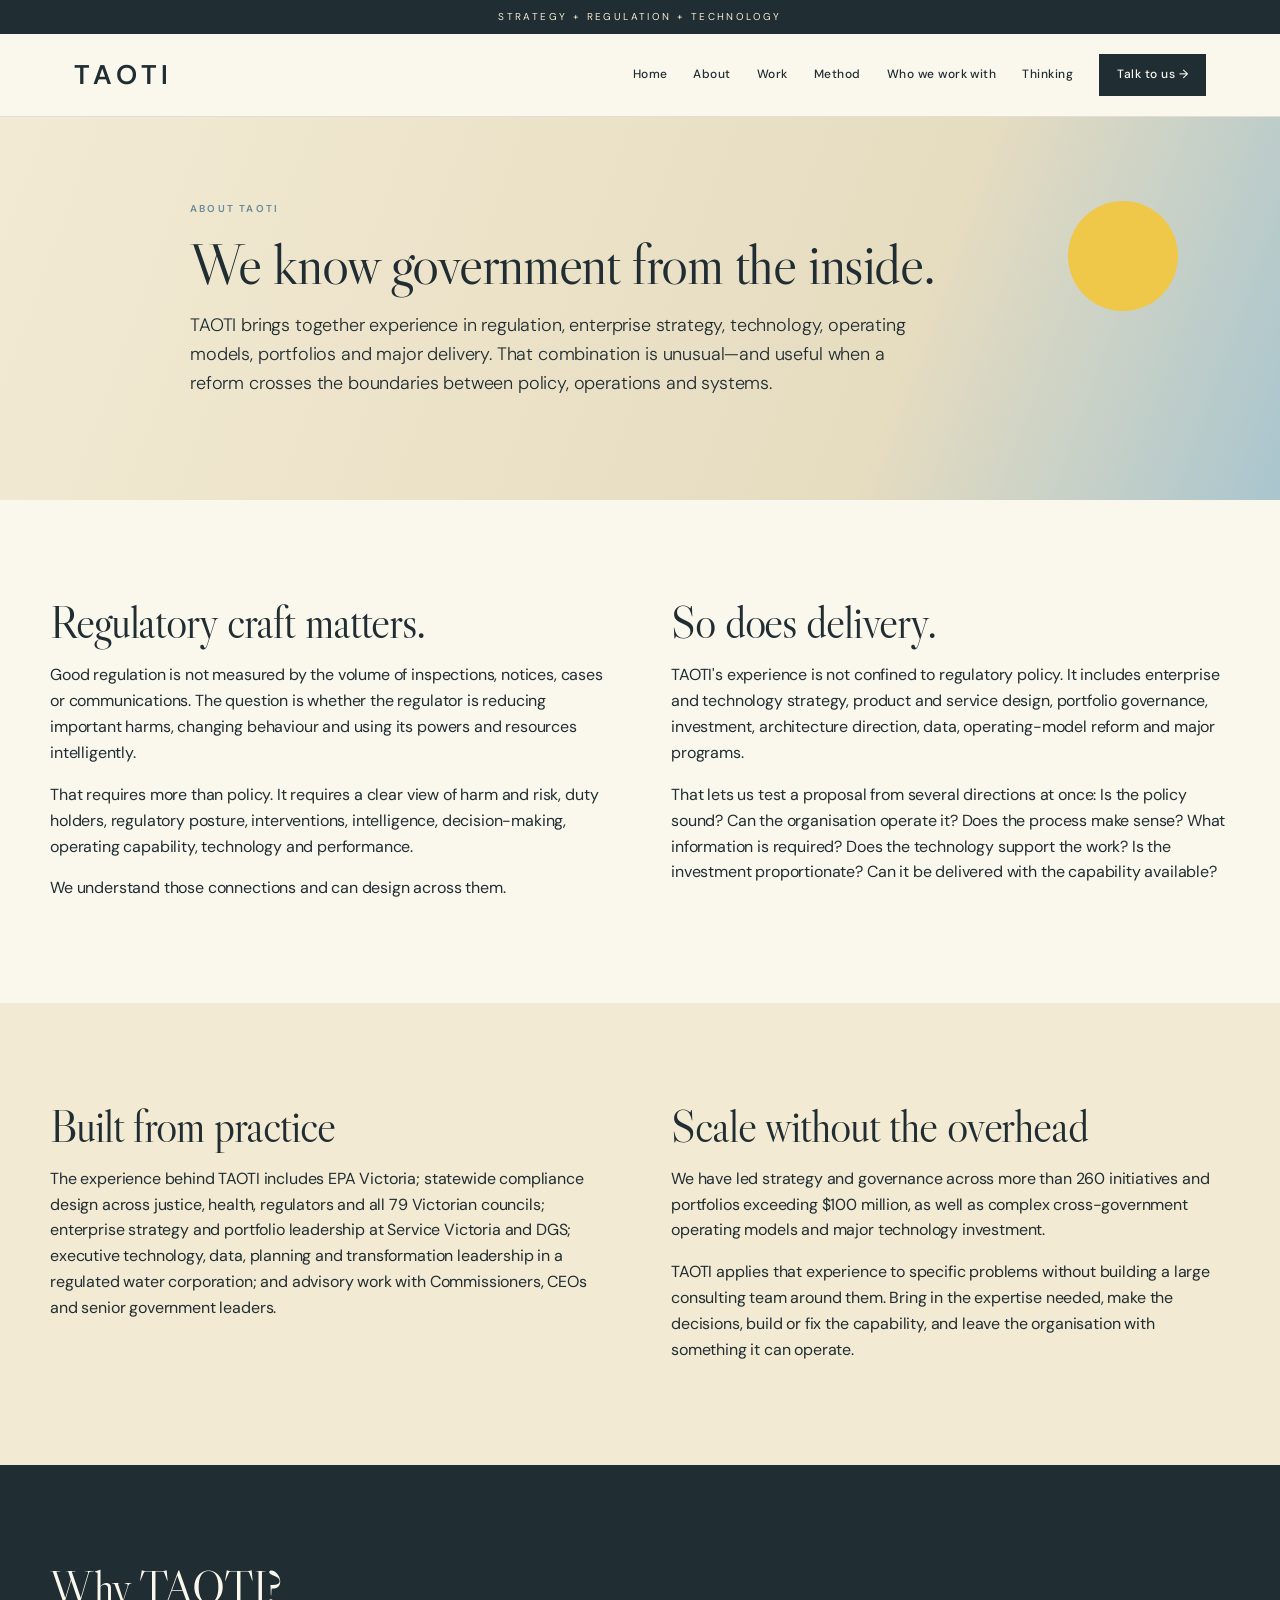
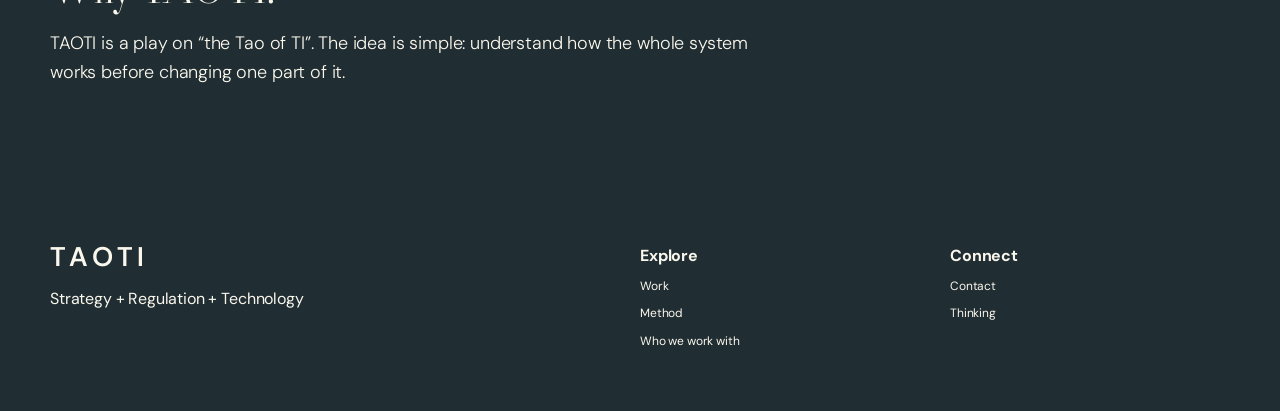
==== commit 34a7227c: "Make TAOTI offer direct and regulation-led" ====
--- a/about.html
+++ b/about.html
@@ -1 +1 @@
-<!doctype html><html lang="en"><head><meta charset="utf-8"><meta name="viewport" content="width=device-width,initial-scale=1"><title>About | TAOTI</title><meta name="description" content="Enterprise strategy and integration grounded in operating reality."><link rel="icon" type="image/svg+xml" href="favicon.svg"><link rel="stylesheet" href="styles.css"></head><body><div class="top">ENTERPRISE STRATEGY + INTEGRATION</div><header class="nav"><div class="navin"><a class="brand" href="index.html">TAOTI</a><button class="mobile" aria-label="Toggle navigation" aria-expanded="false" aria-controls="site-nav">Menu</button><nav id="site-nav"><a href="index.html">Home</a><a href="about.html">About</a><a href="services.html">Work</a><a href="approach.html">Method</a><a href="sectors.html">Who we work with</a><a href="insights.html">Insights</a><a class="cta" href="contact.html">Let's talk →</a></nav></div></header><main><section class="pagehead"><div class="inner"><div class="eyebrow">About</div><h1>Transformation works when the whole organisation moves together.</h1><p class="lead">TAOTI works with government, regulators and complex organisations when the problem crosses functional boundaries and strategy has to become a coherent set of choices, investments and actions.</p></div></section><section class="section"><div class="inner grid2"><div><h2>Integration is the work.</h2><p>Organisations divide work for good reasons. Strategy, policy, customer, product, operations, finance, people, technology, data and delivery each require specialist capability. But enterprise outcomes fail when those disciplines make decisions independently.</p><p>Our role is to connect them: establish the outcome, bring the evidence together, expose dependencies and constraints, frame genuine choices and create clear accountability for execution and benefits.</p></div><div><h2>From direction to delivery.</h2><p>We work across enterprise strategy, portfolio and investment, operating models, customer and product, technology and data, governance, transformation and benefits realisation.</p><p>The work can begin with an enterprise problem, an investment decision, a service or product that needs to change, a regulatory reform, a technology modernisation or a program that has lost its line of sight to the outcome.</p></div></div></section><section class="section alt"><div class="inner grid2"><div><h2>Experience</h2><p>The practice is informed by executive leadership across Victorian Government, Service Victoria and DGS, regulated essential services, emergency management and regulatory environments, together with current advisory work for government and regulators.</p><p>That includes enterprise strategy and governance across more than 260 initiatives, portfolio investment exceeding $100 million, DTF-aligned benefits realisation, operating-model reform, Board and ELT strategy and performance, customer and product environments, and deep technology and data leadership.</p></div><div><h2>Technology is part of the enterprise.</h2><p>Technology, data and digital products are often central to organisational change, but they are not separate from strategy, customer outcomes, operating models or investment.</p><p>Deep technology literacy allows us to work credibly with architects, engineers, product, cyber and data specialists while keeping decisions anchored in enterprise outcomes, affordability, risk and value.</p></div></div></section><section class="section dark"><div class="inner"><h2>Why TAOTI?</h2><p class="lead">TAOTI is a play on “the Tao of TI”: a way of thinking about transformation and integration. The public proposition is Enterprise Strategy + Integration. It means seeing the whole enterprise, making choices explicit, connecting the functions that deliver them and measuring the value realised.</p></div></section></main><footer class="footer"><div class="footerin"><div><div class="brand">TAOTI</div><p>Enterprise Strategy + Integration</p></div><div><b>Explore</b><a href="services.html">Work</a><a href="approach.html">Method</a><a href="sectors.html">Who we work with</a></div><div><b>Connect</b><a href="contact.html">Contact</a><a href="insights.html">Insights</a></div></div></footer><script src="script.js"></script></body></html>+<!doctype html><html lang="en"><head><meta charset="utf-8"><meta name="viewport" content="width=device-width,initial-scale=1"><title>About | TAOTI</title><meta name="description" content="TAOTI brings regulatory, enterprise, technology and delivery experience together for government and regulators."><link rel="icon" type="image/svg+xml" href="favicon.svg"><link rel="stylesheet" href="styles.css"></head><body><div class="top">STRATEGY + REGULATION + TECHNOLOGY</div><header class="nav"><div class="navin"><a class="brand" href="index.html">TAOTI</a><button class="mobile" aria-label="Toggle navigation" aria-expanded="false" aria-controls="site-nav">Menu</button><nav id="site-nav"><a href="index.html">Home</a><a href="about.html">About</a><a href="services.html">Work</a><a href="approach.html">Method</a><a href="sectors.html">Who we work with</a><a href="insights.html">Thinking</a><a class="cta" href="contact.html">Talk to us →</a></nav></div></header><main><section class="pagehead"><div class="inner"><div class="eyebrow">About TAOTI</div><h1>We know government from the inside.</h1><p class="lead">TAOTI brings together experience in regulation, enterprise strategy, technology, operating models, portfolios and major delivery. That combination is unusual—and useful when a reform crosses the boundaries between policy, operations and systems.</p></div></section><section class="section"><div class="inner grid2"><div><h2>Regulatory craft matters.</h2><p>Good regulation is not measured by the volume of inspections, notices, cases or communications. The question is whether the regulator is reducing important harms, changing behaviour and using its powers and resources intelligently.</p><p>That requires more than policy. It requires a clear view of harm and risk, duty holders, regulatory posture, interventions, intelligence, decision-making, operating capability, technology and performance.</p><p>We understand those connections and can design across them.</p></div><div><h2>So does delivery.</h2><p>TAOTI's experience is not confined to regulatory policy. It includes enterprise and technology strategy, product and service design, portfolio governance, investment, architecture direction, data, operating-model reform and major programs.</p><p>That lets us test a proposal from several directions at once: Is the policy sound? Can the organisation operate it? Does the process make sense? What information is required? Does the technology support the work? Is the investment proportionate? Can it be delivered with the capability available?</p></div></div></section><section class="section alt"><div class="inner grid2"><div><h2>Built from practice</h2><p>The experience behind TAOTI includes EPA Victoria; statewide compliance design across justice, health, regulators and all 79 Victorian councils; enterprise strategy and portfolio leadership at Service Victoria and DGS; executive technology, data, planning and transformation leadership in a regulated water corporation; and advisory work with Commissioners, CEOs and senior government leaders.</p></div><div><h2>Scale without the overhead</h2><p>We have led strategy and governance across more than 260 initiatives and portfolios exceeding $100 million, as well as complex cross-government operating models and major technology investment.</p><p>TAOTI applies that experience to specific problems without building a large consulting team around them. Bring in the expertise needed, make the decisions, build or fix the capability, and leave the organisation with something it can operate.</p></div></div></section><section class="section dark"><div class="inner"><h2>Why TAOTI?</h2><p class="lead">TAOTI is a play on “the Tao of TI”. The idea is simple: understand how the whole system works before changing one part of it.</p></div></section></main><footer class="footer"><div class="footerin"><div><div class="brand">TAOTI</div><p>Strategy + Regulation + Technology</p></div><div><b>Explore</b><a href="services.html">Work</a><a href="approach.html">Method</a><a href="sectors.html">Who we work with</a></div><div><b>Connect</b><a href="contact.html">Contact</a><a href="insights.html">Thinking</a></div></div></footer><script src="script.js"></script></body></html>
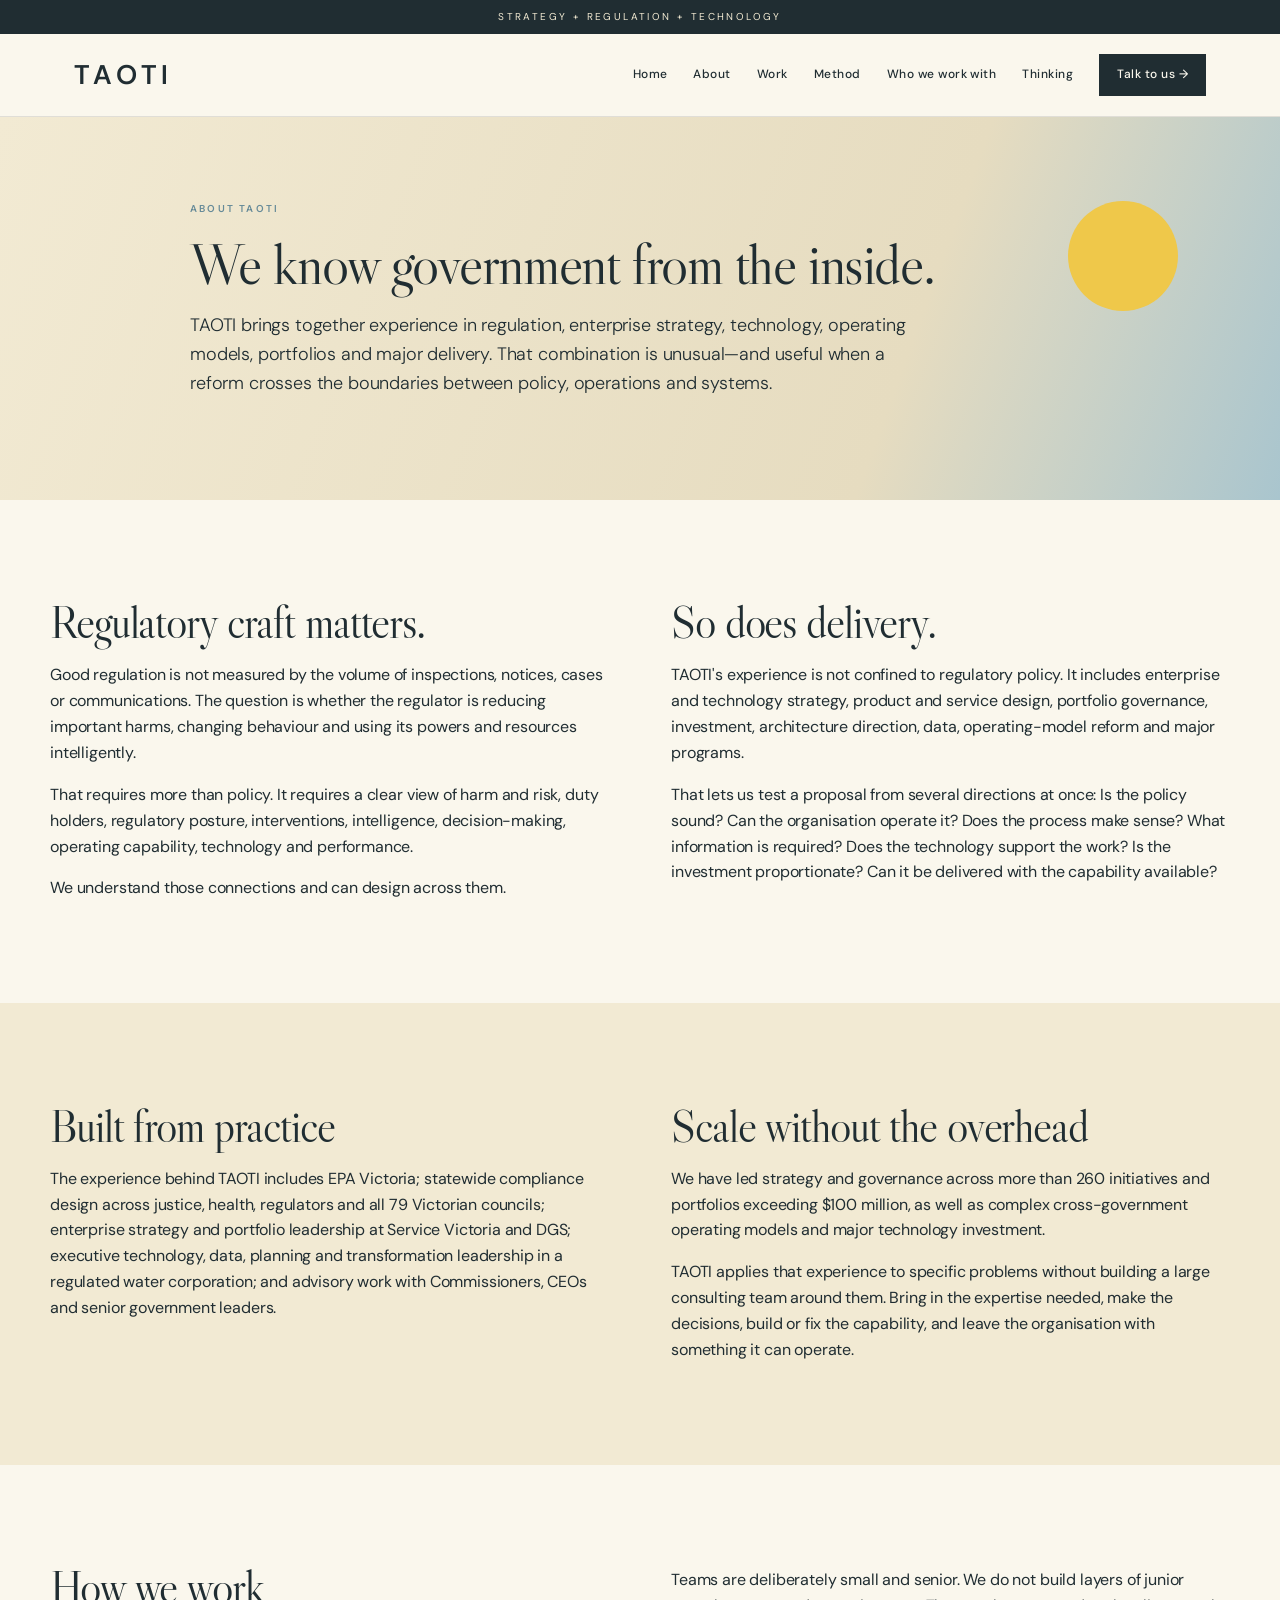
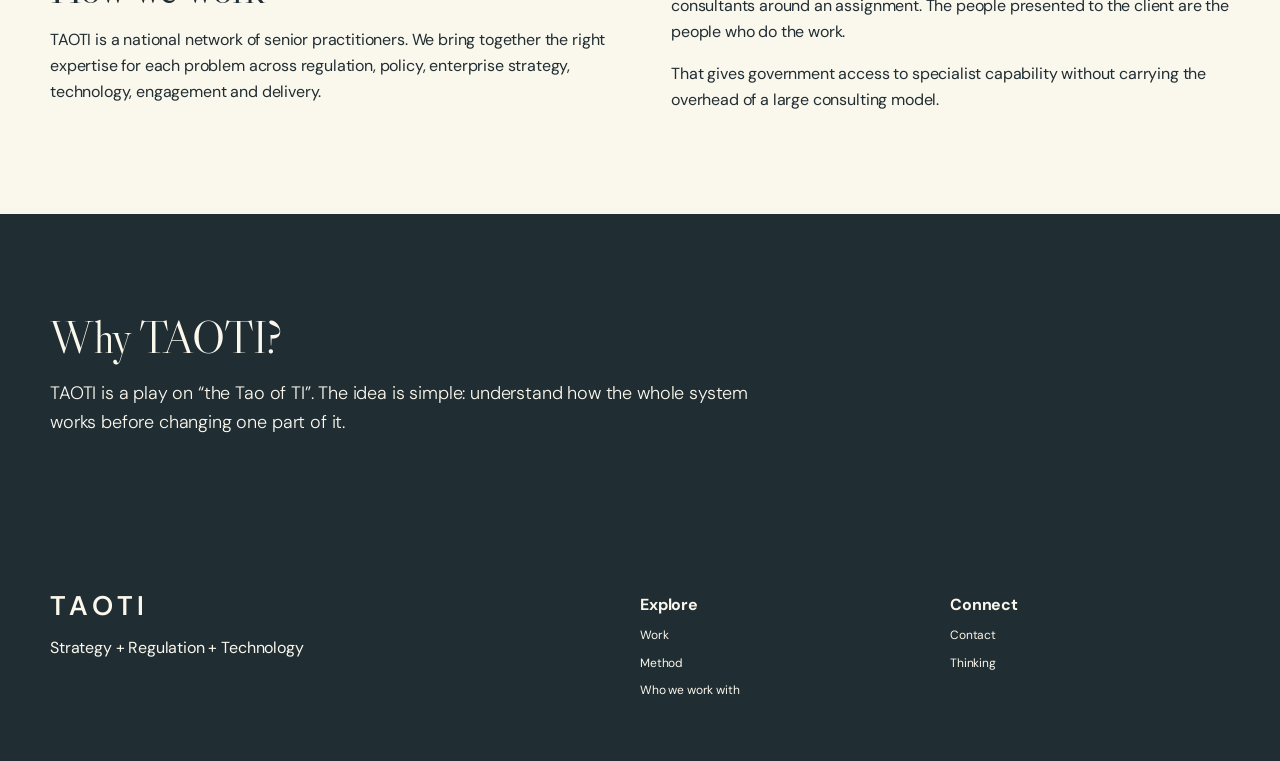
==== commit 1bb96834: "Add TAOTI national practitioner network model" ====
--- a/about.html
+++ b/about.html
@@ -1 +1 @@
-<!doctype html><html lang="en"><head><meta charset="utf-8"><meta name="viewport" content="width=device-width,initial-scale=1"><title>About | TAOTI</title><meta name="description" content="TAOTI brings regulatory, enterprise, technology and delivery experience together for government and regulators."><link rel="icon" type="image/svg+xml" href="favicon.svg"><link rel="stylesheet" href="styles.css"></head><body><div class="top">STRATEGY + REGULATION + TECHNOLOGY</div><header class="nav"><div class="navin"><a class="brand" href="index.html">TAOTI</a><button class="mobile" aria-label="Toggle navigation" aria-expanded="false" aria-controls="site-nav">Menu</button><nav id="site-nav"><a href="index.html">Home</a><a href="about.html">About</a><a href="services.html">Work</a><a href="approach.html">Method</a><a href="sectors.html">Who we work with</a><a href="insights.html">Thinking</a><a class="cta" href="contact.html">Talk to us →</a></nav></div></header><main><section class="pagehead"><div class="inner"><div class="eyebrow">About TAOTI</div><h1>We know government from the inside.</h1><p class="lead">TAOTI brings together experience in regulation, enterprise strategy, technology, operating models, portfolios and major delivery. That combination is unusual—and useful when a reform crosses the boundaries between policy, operations and systems.</p></div></section><section class="section"><div class="inner grid2"><div><h2>Regulatory craft matters.</h2><p>Good regulation is not measured by the volume of inspections, notices, cases or communications. The question is whether the regulator is reducing important harms, changing behaviour and using its powers and resources intelligently.</p><p>That requires more than policy. It requires a clear view of harm and risk, duty holders, regulatory posture, interventions, intelligence, decision-making, operating capability, technology and performance.</p><p>We understand those connections and can design across them.</p></div><div><h2>So does delivery.</h2><p>TAOTI's experience is not confined to regulatory policy. It includes enterprise and technology strategy, product and service design, portfolio governance, investment, architecture direction, data, operating-model reform and major programs.</p><p>That lets us test a proposal from several directions at once: Is the policy sound? Can the organisation operate it? Does the process make sense? What information is required? Does the technology support the work? Is the investment proportionate? Can it be delivered with the capability available?</p></div></div></section><section class="section alt"><div class="inner grid2"><div><h2>Built from practice</h2><p>The experience behind TAOTI includes EPA Victoria; statewide compliance design across justice, health, regulators and all 79 Victorian councils; enterprise strategy and portfolio leadership at Service Victoria and DGS; executive technology, data, planning and transformation leadership in a regulated water corporation; and advisory work with Commissioners, CEOs and senior government leaders.</p></div><div><h2>Scale without the overhead</h2><p>We have led strategy and governance across more than 260 initiatives and portfolios exceeding $100 million, as well as complex cross-government operating models and major technology investment.</p><p>TAOTI applies that experience to specific problems without building a large consulting team around them. Bring in the expertise needed, make the decisions, build or fix the capability, and leave the organisation with something it can operate.</p></div></div></section><section class="section dark"><div class="inner"><h2>Why TAOTI?</h2><p class="lead">TAOTI is a play on “the Tao of TI”. The idea is simple: understand how the whole system works before changing one part of it.</p></div></section></main><footer class="footer"><div class="footerin"><div><div class="brand">TAOTI</div><p>Strategy + Regulation + Technology</p></div><div><b>Explore</b><a href="services.html">Work</a><a href="approach.html">Method</a><a href="sectors.html">Who we work with</a></div><div><b>Connect</b><a href="contact.html">Contact</a><a href="insights.html">Thinking</a></div></div></footer><script src="script.js"></script></body></html>+<!doctype html><html lang="en"><head><meta charset="utf-8"><meta name="viewport" content="width=device-width,initial-scale=1"><title>About | TAOTI</title><meta name="description" content="TAOTI brings regulatory, enterprise, technology and delivery experience together for government and regulators."><link rel="icon" type="image/svg+xml" href="favicon.svg"><link rel="stylesheet" href="styles.css"></head><body><div class="top">STRATEGY + REGULATION + TECHNOLOGY</div><header class="nav"><div class="navin"><a class="brand" href="index.html">TAOTI</a><button class="mobile" aria-label="Toggle navigation" aria-expanded="false" aria-controls="site-nav">Menu</button><nav id="site-nav"><a href="index.html">Home</a><a href="about.html">About</a><a href="services.html">Work</a><a href="approach.html">Method</a><a href="sectors.html">Who we work with</a><a href="insights.html">Thinking</a><a class="cta" href="contact.html">Talk to us →</a></nav></div></header><main><section class="pagehead"><div class="inner"><div class="eyebrow">About TAOTI</div><h1>We know government from the inside.</h1><p class="lead">TAOTI brings together experience in regulation, enterprise strategy, technology, operating models, portfolios and major delivery. That combination is unusual—and useful when a reform crosses the boundaries between policy, operations and systems.</p></div></section><section class="section"><div class="inner grid2"><div><h2>Regulatory craft matters.</h2><p>Good regulation is not measured by the volume of inspections, notices, cases or communications. The question is whether the regulator is reducing important harms, changing behaviour and using its powers and resources intelligently.</p><p>That requires more than policy. It requires a clear view of harm and risk, duty holders, regulatory posture, interventions, intelligence, decision-making, operating capability, technology and performance.</p><p>We understand those connections and can design across them.</p></div><div><h2>So does delivery.</h2><p>TAOTI's experience is not confined to regulatory policy. It includes enterprise and technology strategy, product and service design, portfolio governance, investment, architecture direction, data, operating-model reform and major programs.</p><p>That lets us test a proposal from several directions at once: Is the policy sound? Can the organisation operate it? Does the process make sense? What information is required? Does the technology support the work? Is the investment proportionate? Can it be delivered with the capability available?</p></div></div></section><section class="section alt"><div class="inner grid2"><div><h2>Built from practice</h2><p>The experience behind TAOTI includes EPA Victoria; statewide compliance design across justice, health, regulators and all 79 Victorian councils; enterprise strategy and portfolio leadership at Service Victoria and DGS; executive technology, data, planning and transformation leadership in a regulated water corporation; and advisory work with Commissioners, CEOs and senior government leaders.</p></div><div><h2>Scale without the overhead</h2><p>We have led strategy and governance across more than 260 initiatives and portfolios exceeding $100 million, as well as complex cross-government operating models and major technology investment.</p><p>TAOTI applies that experience to specific problems without building a large consulting team around them. Bring in the expertise needed, make the decisions, build or fix the capability, and leave the organisation with something it can operate.</p></div></div></section><section class="section"><div class="inner grid2"><div><h2>How we work</h2><p>TAOTI is a national network of senior practitioners. We bring together the right expertise for each problem across regulation, policy, enterprise strategy, technology, engagement and delivery.</p></div><div><p>Teams are deliberately small and senior. We do not build layers of junior consultants around an assignment. The people presented to the client are the people who do the work.</p><p>That gives government access to specialist capability without carrying the overhead of a large consulting model.</p></div></div></section><section class="section dark"><div class="inner"><h2>Why TAOTI?</h2><p class="lead">TAOTI is a play on “the Tao of TI”. The idea is simple: understand how the whole system works before changing one part of it.</p></div></section></main><footer class="footer"><div class="footerin"><div><div class="brand">TAOTI</div><p>Strategy + Regulation + Technology</p></div><div><b>Explore</b><a href="services.html">Work</a><a href="approach.html">Method</a><a href="sectors.html">Who we work with</a></div><div><b>Connect</b><a href="contact.html">Contact</a><a href="insights.html">Thinking</a></div></div></footer><script src="script.js"></script></body></html>
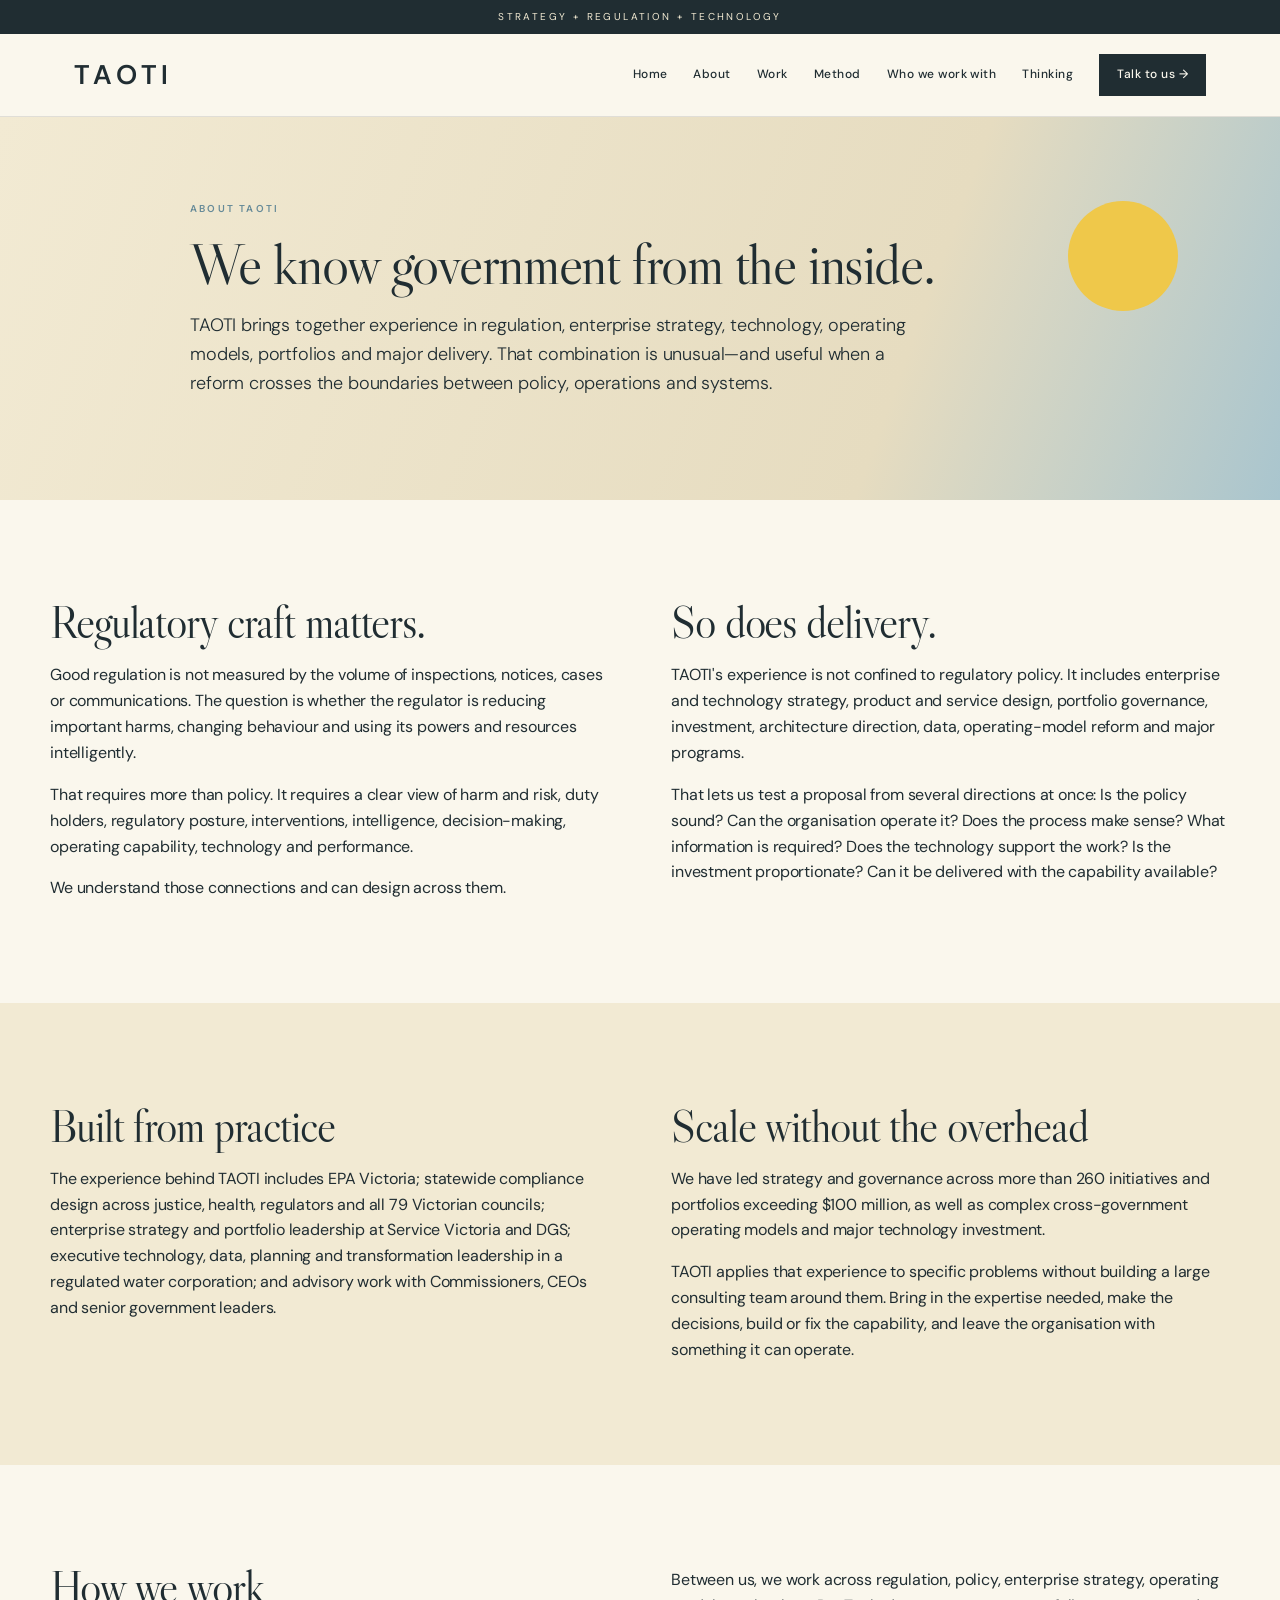
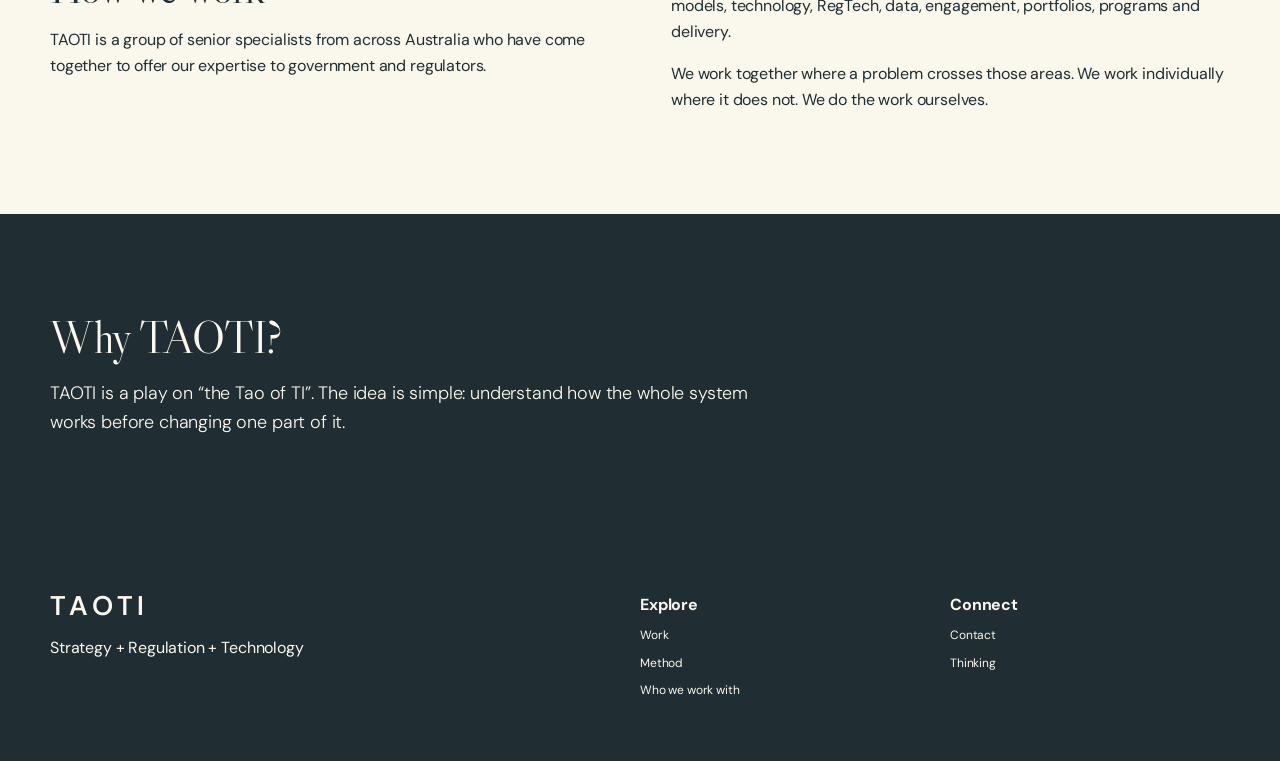
==== commit efb6e324: "Simplify TAOTI network language" ====
--- a/about.html
+++ b/about.html
@@ -1 +1 @@
-<!doctype html><html lang="en"><head><meta charset="utf-8"><meta name="viewport" content="width=device-width,initial-scale=1"><title>About | TAOTI</title><meta name="description" content="TAOTI brings regulatory, enterprise, technology and delivery experience together for government and regulators."><link rel="icon" type="image/svg+xml" href="favicon.svg"><link rel="stylesheet" href="styles.css"></head><body><div class="top">STRATEGY + REGULATION + TECHNOLOGY</div><header class="nav"><div class="navin"><a class="brand" href="index.html">TAOTI</a><button class="mobile" aria-label="Toggle navigation" aria-expanded="false" aria-controls="site-nav">Menu</button><nav id="site-nav"><a href="index.html">Home</a><a href="about.html">About</a><a href="services.html">Work</a><a href="approach.html">Method</a><a href="sectors.html">Who we work with</a><a href="insights.html">Thinking</a><a class="cta" href="contact.html">Talk to us →</a></nav></div></header><main><section class="pagehead"><div class="inner"><div class="eyebrow">About TAOTI</div><h1>We know government from the inside.</h1><p class="lead">TAOTI brings together experience in regulation, enterprise strategy, technology, operating models, portfolios and major delivery. That combination is unusual—and useful when a reform crosses the boundaries between policy, operations and systems.</p></div></section><section class="section"><div class="inner grid2"><div><h2>Regulatory craft matters.</h2><p>Good regulation is not measured by the volume of inspections, notices, cases or communications. The question is whether the regulator is reducing important harms, changing behaviour and using its powers and resources intelligently.</p><p>That requires more than policy. It requires a clear view of harm and risk, duty holders, regulatory posture, interventions, intelligence, decision-making, operating capability, technology and performance.</p><p>We understand those connections and can design across them.</p></div><div><h2>So does delivery.</h2><p>TAOTI's experience is not confined to regulatory policy. It includes enterprise and technology strategy, product and service design, portfolio governance, investment, architecture direction, data, operating-model reform and major programs.</p><p>That lets us test a proposal from several directions at once: Is the policy sound? Can the organisation operate it? Does the process make sense? What information is required? Does the technology support the work? Is the investment proportionate? Can it be delivered with the capability available?</p></div></div></section><section class="section alt"><div class="inner grid2"><div><h2>Built from practice</h2><p>The experience behind TAOTI includes EPA Victoria; statewide compliance design across justice, health, regulators and all 79 Victorian councils; enterprise strategy and portfolio leadership at Service Victoria and DGS; executive technology, data, planning and transformation leadership in a regulated water corporation; and advisory work with Commissioners, CEOs and senior government leaders.</p></div><div><h2>Scale without the overhead</h2><p>We have led strategy and governance across more than 260 initiatives and portfolios exceeding $100 million, as well as complex cross-government operating models and major technology investment.</p><p>TAOTI applies that experience to specific problems without building a large consulting team around them. Bring in the expertise needed, make the decisions, build or fix the capability, and leave the organisation with something it can operate.</p></div></div></section><section class="section"><div class="inner grid2"><div><h2>How we work</h2><p>TAOTI is a national network of senior practitioners. We bring together the right expertise for each problem across regulation, policy, enterprise strategy, technology, engagement and delivery.</p></div><div><p>Teams are deliberately small and senior. We do not build layers of junior consultants around an assignment. The people presented to the client are the people who do the work.</p><p>That gives government access to specialist capability without carrying the overhead of a large consulting model.</p></div></div></section><section class="section dark"><div class="inner"><h2>Why TAOTI?</h2><p class="lead">TAOTI is a play on “the Tao of TI”. The idea is simple: understand how the whole system works before changing one part of it.</p></div></section></main><footer class="footer"><div class="footerin"><div><div class="brand">TAOTI</div><p>Strategy + Regulation + Technology</p></div><div><b>Explore</b><a href="services.html">Work</a><a href="approach.html">Method</a><a href="sectors.html">Who we work with</a></div><div><b>Connect</b><a href="contact.html">Contact</a><a href="insights.html">Thinking</a></div></div></footer><script src="script.js"></script></body></html>+<!doctype html><html lang="en"><head><meta charset="utf-8"><meta name="viewport" content="width=device-width,initial-scale=1"><title>About | TAOTI</title><meta name="description" content="TAOTI brings regulatory, enterprise, technology and delivery experience together for government and regulators."><link rel="icon" type="image/svg+xml" href="favicon.svg"><link rel="stylesheet" href="styles.css"></head><body><div class="top">STRATEGY + REGULATION + TECHNOLOGY</div><header class="nav"><div class="navin"><a class="brand" href="index.html">TAOTI</a><button class="mobile" aria-label="Toggle navigation" aria-expanded="false" aria-controls="site-nav">Menu</button><nav id="site-nav"><a href="index.html">Home</a><a href="about.html">About</a><a href="services.html">Work</a><a href="approach.html">Method</a><a href="sectors.html">Who we work with</a><a href="insights.html">Thinking</a><a class="cta" href="contact.html">Talk to us →</a></nav></div></header><main><section class="pagehead"><div class="inner"><div class="eyebrow">About TAOTI</div><h1>We know government from the inside.</h1><p class="lead">TAOTI brings together experience in regulation, enterprise strategy, technology, operating models, portfolios and major delivery. That combination is unusual—and useful when a reform crosses the boundaries between policy, operations and systems.</p></div></section><section class="section"><div class="inner grid2"><div><h2>Regulatory craft matters.</h2><p>Good regulation is not measured by the volume of inspections, notices, cases or communications. The question is whether the regulator is reducing important harms, changing behaviour and using its powers and resources intelligently.</p><p>That requires more than policy. It requires a clear view of harm and risk, duty holders, regulatory posture, interventions, intelligence, decision-making, operating capability, technology and performance.</p><p>We understand those connections and can design across them.</p></div><div><h2>So does delivery.</h2><p>TAOTI's experience is not confined to regulatory policy. It includes enterprise and technology strategy, product and service design, portfolio governance, investment, architecture direction, data, operating-model reform and major programs.</p><p>That lets us test a proposal from several directions at once: Is the policy sound? Can the organisation operate it? Does the process make sense? What information is required? Does the technology support the work? Is the investment proportionate? Can it be delivered with the capability available?</p></div></div></section><section class="section alt"><div class="inner grid2"><div><h2>Built from practice</h2><p>The experience behind TAOTI includes EPA Victoria; statewide compliance design across justice, health, regulators and all 79 Victorian councils; enterprise strategy and portfolio leadership at Service Victoria and DGS; executive technology, data, planning and transformation leadership in a regulated water corporation; and advisory work with Commissioners, CEOs and senior government leaders.</p></div><div><h2>Scale without the overhead</h2><p>We have led strategy and governance across more than 260 initiatives and portfolios exceeding $100 million, as well as complex cross-government operating models and major technology investment.</p><p>TAOTI applies that experience to specific problems without building a large consulting team around them. Bring in the expertise needed, make the decisions, build or fix the capability, and leave the organisation with something it can operate.</p></div></div></section><section class="section"><div class="inner grid2"><div><h2>How we work</h2><p>TAOTI is a group of senior specialists from across Australia who have come together to offer our expertise to government and regulators.</p></div><div><p>Between us, we work across regulation, policy, enterprise strategy, operating models, technology, RegTech, data, engagement, portfolios, programs and delivery.</p><p>We work together where a problem crosses those areas. We work individually where it does not. We do the work ourselves.</p></div></div></section><section class="section dark"><div class="inner"><h2>Why TAOTI?</h2><p class="lead">TAOTI is a play on “the Tao of TI”. The idea is simple: understand how the whole system works before changing one part of it.</p></div></section></main><footer class="footer"><div class="footerin"><div><div class="brand">TAOTI</div><p>Strategy + Regulation + Technology</p></div><div><b>Explore</b><a href="services.html">Work</a><a href="approach.html">Method</a><a href="sectors.html">Who we work with</a></div><div><b>Connect</b><a href="contact.html">Contact</a><a href="insights.html">Thinking</a></div></div></footer><script src="script.js"></script></body></html>
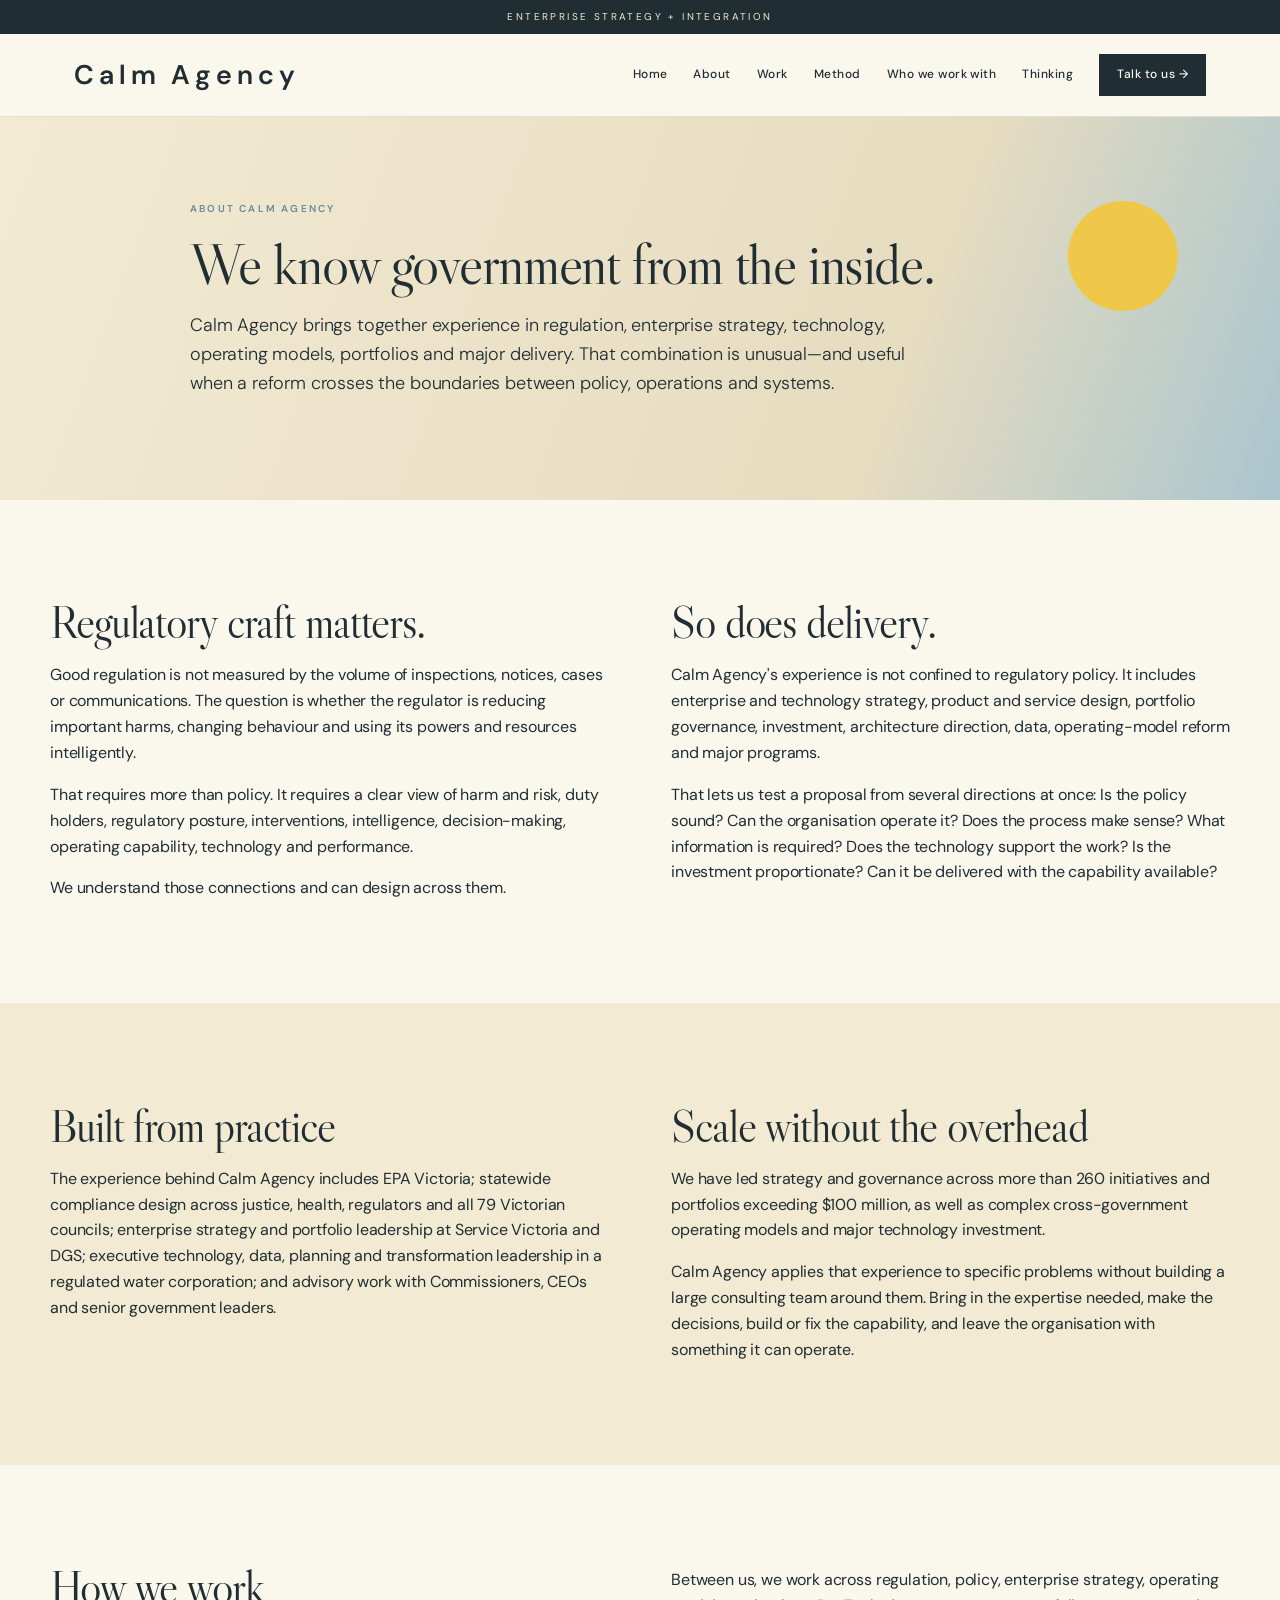
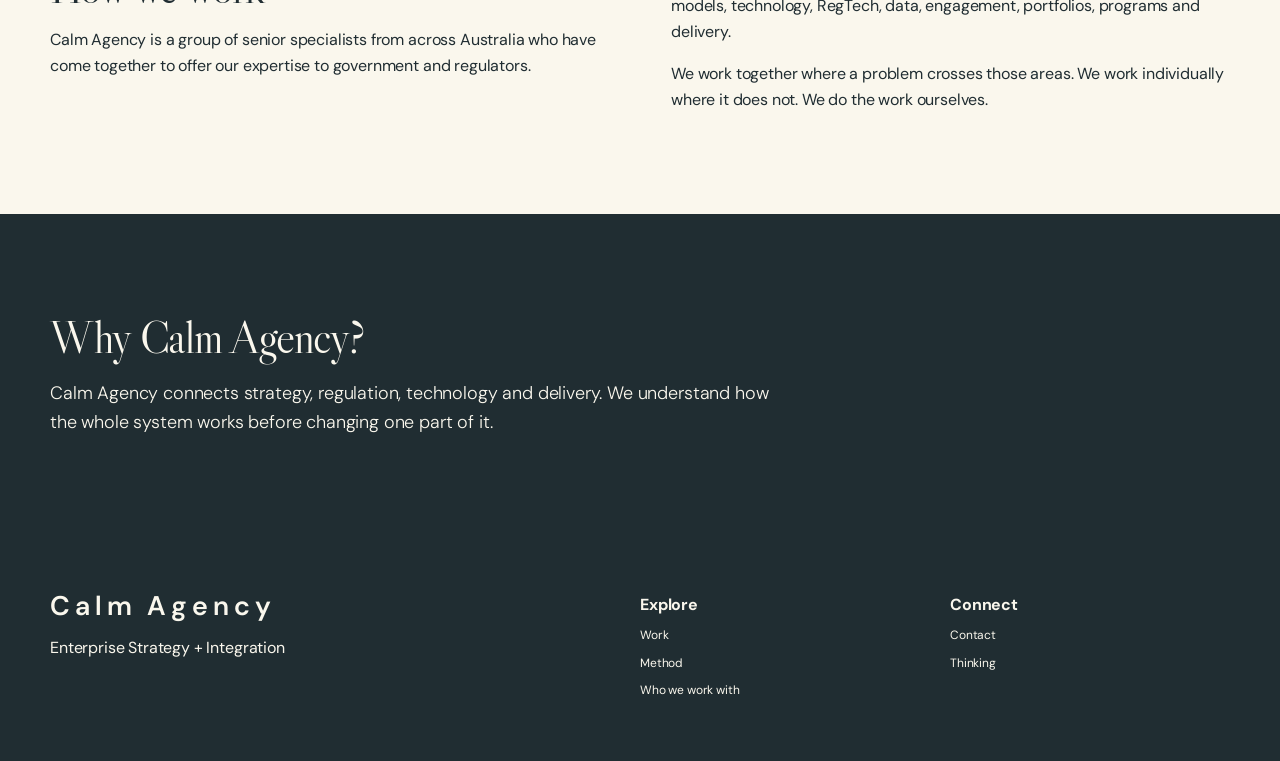
==== commit 2d273124: "Rebrand about.html for Calm Agency" ====
--- a/about.html
+++ b/about.html
@@ -1 +1 @@
-<!doctype html><html lang="en"><head><meta charset="utf-8"><meta name="viewport" content="width=device-width,initial-scale=1"><title>About | TAOTI</title><meta name="description" content="TAOTI brings regulatory, enterprise, technology and delivery experience together for government and regulators."><link rel="icon" type="image/svg+xml" href="favicon.svg"><link rel="stylesheet" href="styles.css"></head><body><div class="top">STRATEGY + REGULATION + TECHNOLOGY</div><header class="nav"><div class="navin"><a class="brand" href="index.html">TAOTI</a><button class="mobile" aria-label="Toggle navigation" aria-expanded="false" aria-controls="site-nav">Menu</button><nav id="site-nav"><a href="index.html">Home</a><a href="about.html">About</a><a href="services.html">Work</a><a href="approach.html">Method</a><a href="sectors.html">Who we work with</a><a href="insights.html">Thinking</a><a class="cta" href="contact.html">Talk to us →</a></nav></div></header><main><section class="pagehead"><div class="inner"><div class="eyebrow">About TAOTI</div><h1>We know government from the inside.</h1><p class="lead">TAOTI brings together experience in regulation, enterprise strategy, technology, operating models, portfolios and major delivery. That combination is unusual—and useful when a reform crosses the boundaries between policy, operations and systems.</p></div></section><section class="section"><div class="inner grid2"><div><h2>Regulatory craft matters.</h2><p>Good regulation is not measured by the volume of inspections, notices, cases or communications. The question is whether the regulator is reducing important harms, changing behaviour and using its powers and resources intelligently.</p><p>That requires more than policy. It requires a clear view of harm and risk, duty holders, regulatory posture, interventions, intelligence, decision-making, operating capability, technology and performance.</p><p>We understand those connections and can design across them.</p></div><div><h2>So does delivery.</h2><p>TAOTI's experience is not confined to regulatory policy. It includes enterprise and technology strategy, product and service design, portfolio governance, investment, architecture direction, data, operating-model reform and major programs.</p><p>That lets us test a proposal from several directions at once: Is the policy sound? Can the organisation operate it? Does the process make sense? What information is required? Does the technology support the work? Is the investment proportionate? Can it be delivered with the capability available?</p></div></div></section><section class="section alt"><div class="inner grid2"><div><h2>Built from practice</h2><p>The experience behind TAOTI includes EPA Victoria; statewide compliance design across justice, health, regulators and all 79 Victorian councils; enterprise strategy and portfolio leadership at Service Victoria and DGS; executive technology, data, planning and transformation leadership in a regulated water corporation; and advisory work with Commissioners, CEOs and senior government leaders.</p></div><div><h2>Scale without the overhead</h2><p>We have led strategy and governance across more than 260 initiatives and portfolios exceeding $100 million, as well as complex cross-government operating models and major technology investment.</p><p>TAOTI applies that experience to specific problems without building a large consulting team around them. Bring in the expertise needed, make the decisions, build or fix the capability, and leave the organisation with something it can operate.</p></div></div></section><section class="section"><div class="inner grid2"><div><h2>How we work</h2><p>TAOTI is a group of senior specialists from across Australia who have come together to offer our expertise to government and regulators.</p></div><div><p>Between us, we work across regulation, policy, enterprise strategy, operating models, technology, RegTech, data, engagement, portfolios, programs and delivery.</p><p>We work together where a problem crosses those areas. We work individually where it does not. We do the work ourselves.</p></div></div></section><section class="section dark"><div class="inner"><h2>Why TAOTI?</h2><p class="lead">TAOTI is a play on “the Tao of TI”. The idea is simple: understand how the whole system works before changing one part of it.</p></div></section></main><footer class="footer"><div class="footerin"><div><div class="brand">TAOTI</div><p>Strategy + Regulation + Technology</p></div><div><b>Explore</b><a href="services.html">Work</a><a href="approach.html">Method</a><a href="sectors.html">Who we work with</a></div><div><b>Connect</b><a href="contact.html">Contact</a><a href="insights.html">Thinking</a></div></div></footer><script src="script.js"></script></body></html>+<!doctype html><html lang="en"><head><meta charset="utf-8"><meta name="viewport" content="width=device-width,initial-scale=1"><title>About | Calm Agency</title><meta name="description" content="Calm Agency brings regulatory, enterprise, technology and delivery experience together for government and regulators."><link rel="icon" type="image/svg+xml" href="favicon.svg"><link rel="stylesheet" href="styles.css"></head><body><div class="top">ENTERPRISE STRATEGY + INTEGRATION</div><header class="nav"><div class="navin"><a class="brand" href="index.html">Calm Agency</a><button class="mobile" aria-label="Toggle navigation" aria-expanded="false" aria-controls="site-nav">Menu</button><nav id="site-nav"><a href="index.html">Home</a><a href="about.html">About</a><a href="services.html">Work</a><a href="approach.html">Method</a><a href="sectors.html">Who we work with</a><a href="insights.html">Thinking</a><a class="cta" href="contact.html">Talk to us →</a></nav></div></header><main><section class="pagehead"><div class="inner"><div class="eyebrow">About Calm Agency</div><h1>We know government from the inside.</h1><p class="lead">Calm Agency brings together experience in regulation, enterprise strategy, technology, operating models, portfolios and major delivery. That combination is unusual—and useful when a reform crosses the boundaries between policy, operations and systems.</p></div></section><section class="section"><div class="inner grid2"><div><h2>Regulatory craft matters.</h2><p>Good regulation is not measured by the volume of inspections, notices, cases or communications. The question is whether the regulator is reducing important harms, changing behaviour and using its powers and resources intelligently.</p><p>That requires more than policy. It requires a clear view of harm and risk, duty holders, regulatory posture, interventions, intelligence, decision-making, operating capability, technology and performance.</p><p>We understand those connections and can design across them.</p></div><div><h2>So does delivery.</h2><p>Calm Agency's experience is not confined to regulatory policy. It includes enterprise and technology strategy, product and service design, portfolio governance, investment, architecture direction, data, operating-model reform and major programs.</p><p>That lets us test a proposal from several directions at once: Is the policy sound? Can the organisation operate it? Does the process make sense? What information is required? Does the technology support the work? Is the investment proportionate? Can it be delivered with the capability available?</p></div></div></section><section class="section alt"><div class="inner grid2"><div><h2>Built from practice</h2><p>The experience behind Calm Agency includes EPA Victoria; statewide compliance design across justice, health, regulators and all 79 Victorian councils; enterprise strategy and portfolio leadership at Service Victoria and DGS; executive technology, data, planning and transformation leadership in a regulated water corporation; and advisory work with Commissioners, CEOs and senior government leaders.</p></div><div><h2>Scale without the overhead</h2><p>We have led strategy and governance across more than 260 initiatives and portfolios exceeding $100 million, as well as complex cross-government operating models and major technology investment.</p><p>Calm Agency applies that experience to specific problems without building a large consulting team around them. Bring in the expertise needed, make the decisions, build or fix the capability, and leave the organisation with something it can operate.</p></div></div></section><section class="section"><div class="inner grid2"><div><h2>How we work</h2><p>Calm Agency is a group of senior specialists from across Australia who have come together to offer our expertise to government and regulators.</p></div><div><p>Between us, we work across regulation, policy, enterprise strategy, operating models, technology, RegTech, data, engagement, portfolios, programs and delivery.</p><p>We work together where a problem crosses those areas. We work individually where it does not. We do the work ourselves.</p></div></div></section><section class="section dark"><div class="inner"><h2>Why Calm Agency?</h2><p class="lead">Calm Agency connects strategy, regulation, technology and delivery. We understand how the whole system works before changing one part of it.</p></div></section></main><footer class="footer"><div class="footerin"><div><div class="brand">Calm Agency</div><p>Enterprise Strategy + Integration</p></div><div><b>Explore</b><a href="services.html">Work</a><a href="approach.html">Method</a><a href="sectors.html">Who we work with</a></div><div><b>Connect</b><a href="contact.html">Contact</a><a href="insights.html">Thinking</a></div></div></footer><script src="script.js"></script></body></html>
